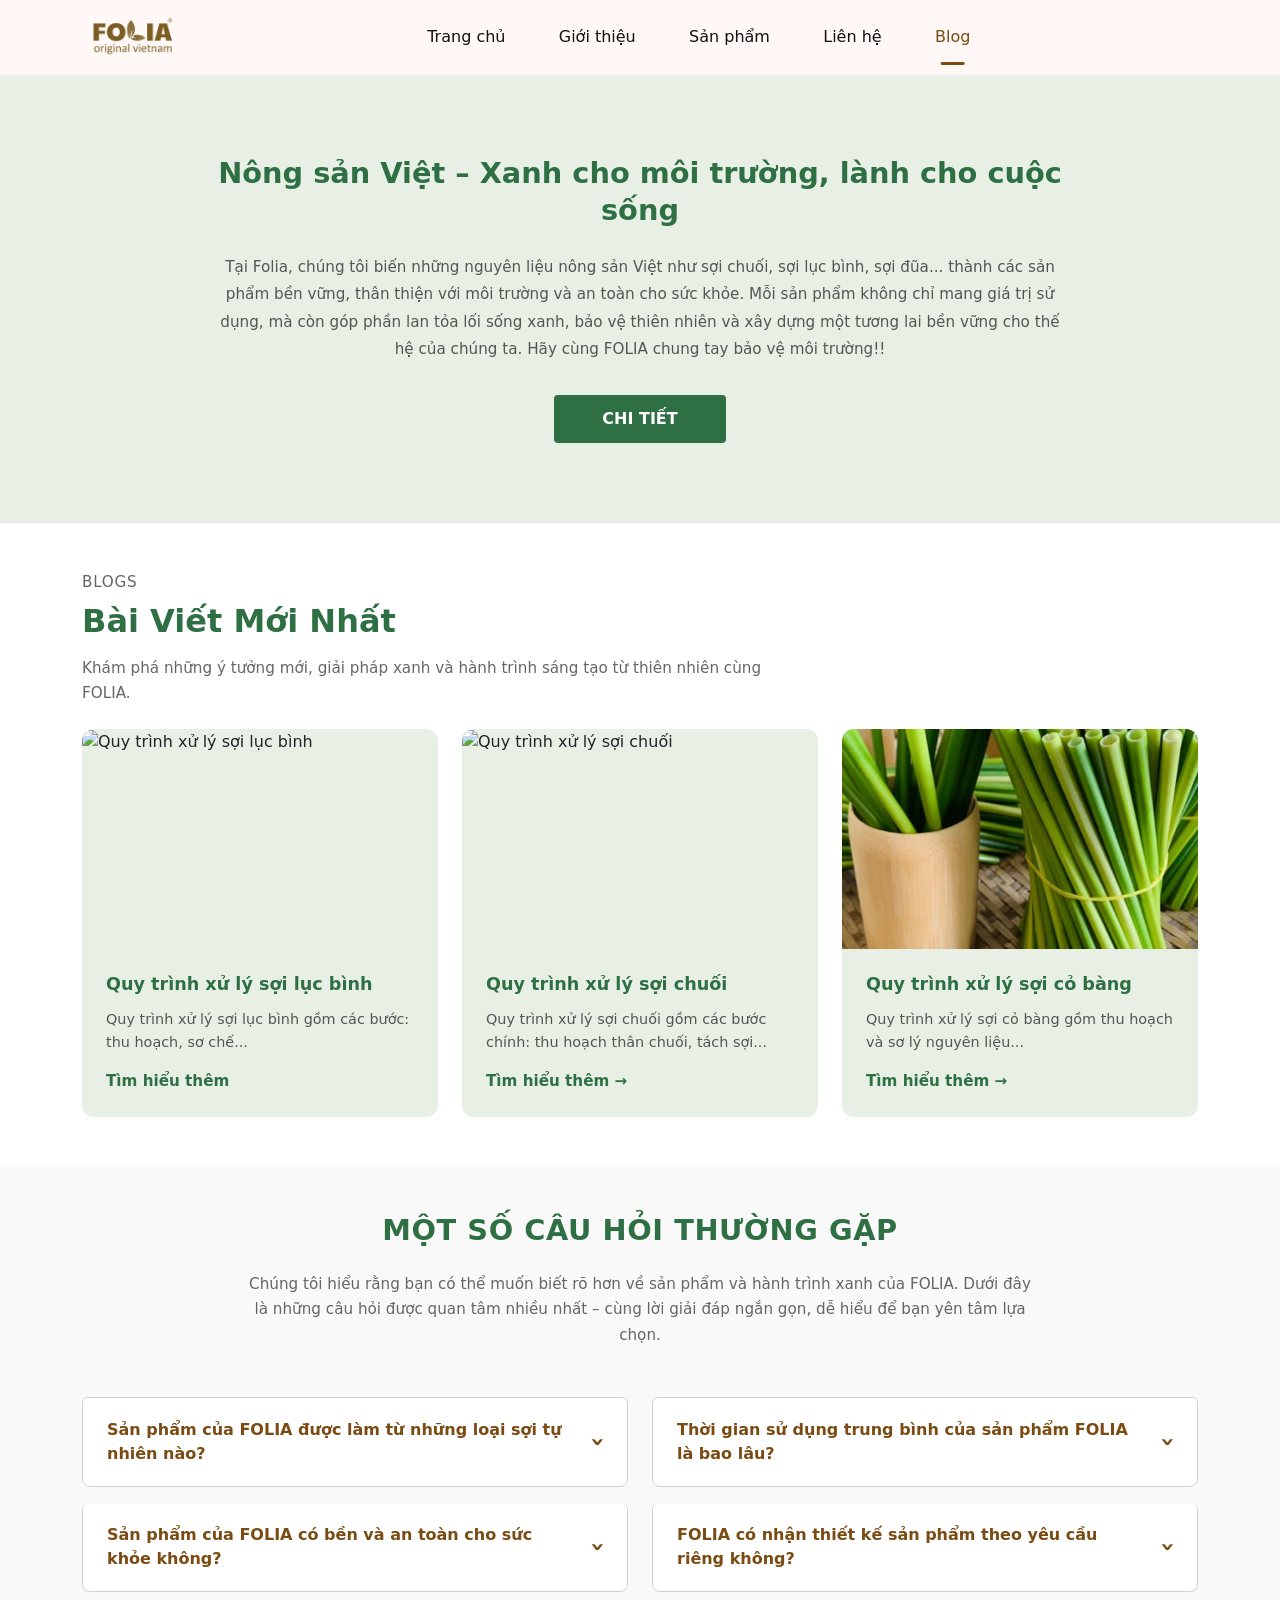
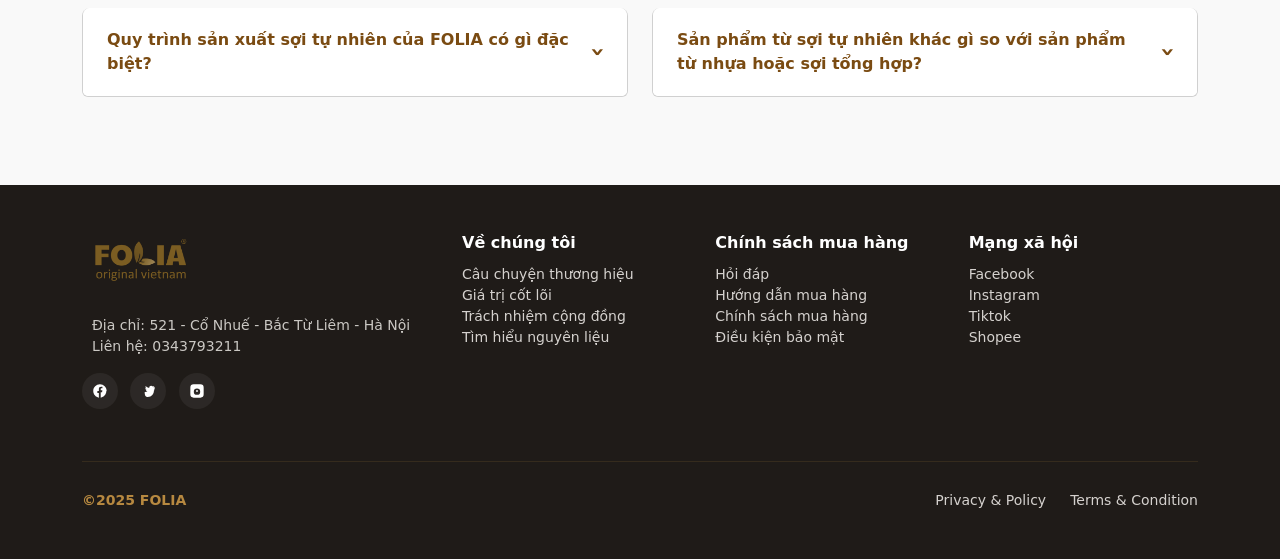
==== Blog.html @ 4a4f3c26 "update" ====
<!doctype html>
<html lang="vi">
<head>
  <meta charset="utf-8" />
  <meta name="viewport" content="width=device-width, initial-scale=1" />
  <title>Blog</title>

  <!-- Bootstrap 5 CSS -->
  <link href="https://cdn.jsdelivr.net/npm/bootstrap@5.3.2/dist/css/bootstrap.min.css" rel="stylesheet">

  <!-- CSS chung cho header và footer -->
  <link href="assets/css/common.css" rel="stylesheet">
  
  <!-- liên kết tới file CSS riêng -->
  <link href="assets/css/blog.css" rel="stylesheet">
</head>
<body>
  <header class="site-header">
    <nav class="navbar navbar-expand-lg">
      <div class="container">
        <!-- Brand / logo -->
        <a class="navbar-brand d-flex align-items-center" href="#">
          <img src="assets/img/logo/Foia.png" alt="Folia logo">
        </a>

        <!-- Toggler (mobile) -->
        <button class="navbar-toggler" type="button" data-bs-toggle="collapse" data-bs-target="#mainNav"
                aria-controls="mainNav" aria-expanded="false" aria-label="Mở menu">
          <span class="navbar-toggler-icon"></span>
        </button>

        <!-- Menu -->
        <div class="collapse navbar-collapse" id="mainNav">
          <ul class="navbar-nav mx-auto">
           <li class="nav-item"><a class="nav-link " href="Trangchu.html">Trang chủ</a></li>
            <li class="nav-item"><a class="nav-link " href="Gioithieu.html">Giới thiệu</a></li>
            <li class="nav-item"><a class="nav-link" href="Sanpham.html">Sản phẩm</a></li>
            <li class="nav-item"><a class="nav-link " href="Lienhe.html">Liên hệ</a></li>
            <li class="nav-item"><a class="nav-link active" href="Blog.html">Blog</a></li>
          </ul>
        </div>
      </div>
    </nav>
  </header>

  <!-- Intro Section -->
  <section class="blog-intro py-5 scroll-animate">
    <div class="container">
      <div class="blog-intro__box">
        <h2 class="blog-intro__title">Nông sản Việt – Xanh cho môi trường, lành cho cuộc sống</h2>
        <p class="blog-intro__text">
          Tại Folia, chúng tôi biến những nguyên liệu nông sản Việt như sợi chuối, sợi lục bình, sợi
          đũa... thành các sản phẩm bền vững, thân thiện với môi trường và an toàn cho sức khỏe.
          Mỗi sản phẩm không chỉ mang giá trị sử dụng, mà còn góp phần lan tỏa lối sống xanh, bảo
          vệ thiên nhiên và xây dựng một tương lai bền vững cho thế hệ của chúng ta.
          Hãy cùng FOLIA chung tay bảo vệ môi trường!!
        </p>
        <a href="#" class="blog-intro__btn">CHI TIẾT</a>
      </div>
    </div>
  </section>

  <!-- Blog Posts Section -->
  <section class="blog-posts py-5 scroll-animate">
    <div class="container">
      <div class="blog-posts__header mb-4 scroll-animate animate-delay-1">
        <p class="blog-posts__subtitle">Blogs</p>
        <h2 class="blog-posts__title">Bài Viết Mới Nhất</h2>
        <p class="blog-posts__desc">Khám phá những ý tưởng mới, giải pháp xanh và hành trình sáng tạo từ thiên nhiên cùng FOLIA.</p>
      </div>

      <div class="row g-4">
        <!-- Blog 1 -->
        <div class="col-lg-4 col-md-6 scroll-animate animate-delay-1">
          <div class="blog-post-card">
            <div class="blog-post-card__img-wrap">
              <img src="assets/img/blog/bl1.png" alt="Quy trình xử lý sợi lục bình" class="blog-post-card__img">
            </div>
            <div class="blog-post-card__content">
              <h3 class="blog-post-card__title">Quy trình xử lý sợi lục bình</h3>
              <p class="blog-post-card__excerpt">Quy trình xử lý sợi lục bình gồm các bước: thu hoạch, sơ chế...</p>
              <a href="https://hityfashion.com/blogs/share/luc-binh?srsltid=AfmBOoq7o-IqzExTsHfDn2KBUv-2HZqcU5aKtDWZ7GNf0r7aTf6NH2HX" class="blog-post-card__link">Tìm hiểu thêm</a>
            </div>
          </div>
        </div>

        <!-- Blog 2 -->
        <div class="col-lg-4 col-md-6 scroll-animate animate-delay-2">
          <div class="blog-post-card">
            <div class="blog-post-card__img-wrap">
              <img src="assets/img/blog/bl2.png" alt="Quy trình xử lý sợi chuối" class="blog-post-card__img">
            </div>
            <div class="blog-post-card__content">
              <h3 class="blog-post-card__title">Quy trình xử lý sợi chuối</h3>
              <p class="blog-post-card__excerpt">Quy trình xử lý sợi chuối gồm các bước chính: thu hoạch thân chuối, tách sợi...</p>
              <a href="https://ecosoi.com/quy-trinh-san-xuat-soi-chuoi-giai-phap-nguyen-lieu-ben-vung-cho-doanh-nghiep/" class="blog-post-card__link">Tìm hiểu thêm →</a>
            </div>
          </div>
        </div>

        <!-- Blog 3 -->
        <div class="col-lg-4 col-md-6 scroll-animate animate-delay-3">
          <div class="blog-post-card">
            <div class="blog-post-card__img-wrap">
              <img src="assets/img/blog/bl3.png" alt="Quy trình xử lý sợi cỏ bàng" class="blog-post-card__img">
            </div>
            <div class="blog-post-card__content">
              <h3 class="blog-post-card__title">Quy trình xử lý sợi cỏ bàng</h3>
              <p class="blog-post-card__excerpt">Quy trình xử lý sợi cỏ bàng gồm thu hoạch và sơ lý nguyên liệu...</p>
              <a href="https://hityfashion.com/blogs/share/luc-binh?srsltid=AfmBOoq7o-IqzExTsHfDn2KBUv-2HZqcU5aKtDWZ7GNf0r7aTf6NH2HX" class="blog-post-card__link">Tìm hiểu thêm →</a>
            </div>
          </div>
        </div>
      </div>
    </div>
  </section>

  <!-- FAQ Section -->
  <section class="faq-section py-5 scroll-animate">
    <div class="container">
      <div class="faq-section__header text-center mb-5 scroll-animate animate-delay-1">
        <h2 class="faq-section__title">MỘT SỐ CÂU HỎI THƯỜNG GẶP</h2>
        <p class="faq-section__desc">Chúng tôi hiểu rằng bạn có thể muốn biết rõ hơn về sản phẩm và hành trình xanh của FOLIA. Dưới đây là những câu hỏi được quan tâm nhiều nhất – cùng lời giải đáp ngắn gọn, dễ hiểu để bạn yên tâm lựa chọn.</p>
      </div>

      <div class="row">
        <!-- Left Column -->
        <div class="col-lg-6 mb-4">
          <div class="accordion" id="faqLeft">
            <!-- FAQ 1 -->
            <div class="accordion-item faq-item">
              <h3 class="accordion-header">
                <button class="accordion-button collapsed faq-question" type="button" data-bs-toggle="collapse" data-bs-target="#faq1">
                  Sản phẩm của FOLIA được làm từ những loại sợi tự nhiên nào?
                </button>
              </h3>
              <div id="faq1" class="accordion-collapse collapse" data-bs-parent="#faqLeft">
                <div class="accordion-body faq-answer">
                  Sản phẩm của FOLIA chủ yếu được tạo nên từ các loại sợi tự nhiên như sợi lục bình, sợi chuối, sợi lục bình và sợi cỏ bàng. Đây đều là những nguyên liệu tái tạo từ nông sản Việt, vừa bền chắc, vừa thân thiện với môi trường và an toàn cho sức khỏe.
                </div>
              </div>
            </div>

            <!-- FAQ 2 -->
            <div class="accordion-item faq-item">
              <h3 class="accordion-header">
                <button class="accordion-button collapsed faq-question" type="button" data-bs-toggle="collapse" data-bs-target="#faq2">
                  Sản phẩm của FOLIA có bền và an toàn cho sức khỏe không?
                </button>
              </h3>
              <div id="faq2" class="accordion-collapse collapse" data-bs-parent="#faqLeft">
                <div class="accordion-body faq-answer">
                  Hoàn toàn an toàn! Tất cả sản phẩm của FOLIA đều được sản xuất từ nguyên liệu thiên nhiên, không chứa hóa chất độc hại. Chúng tôi cam kết mang đến cho bạn những sản phẩm chất lượng, bền đẹp và thân thiện với sức khỏe.
                </div>
              </div>
            </div>

            <!-- FAQ 3 -->
            <div class="accordion-item faq-item">
              <h3 class="accordion-header">
                <button class="accordion-button collapsed faq-question" type="button" data-bs-toggle="collapse" data-bs-target="#faq3">
                  Quy trình sản xuất sợi tự nhiên của FOLIA có gì đặc biệt?
                </button>
              </h3>
              <div id="faq3" class="accordion-collapse collapse" data-bs-parent="#faqLeft">
                <div class="accordion-body faq-answer">
                  Quy trình của chúng tôi bắt đầu từ việc thu hoạch nguyên liệu từ các nông trại tại Việt Nam, sau đó trải qua các bước sơ chế, xử lý và dệt thủ công tỉ mỉ. Mỗi sản phẩm đều mang dấu ấn của người nghệ nhân, kết hợp giữa truyền thống và sáng tạo hiện đại.
                </div>
              </div>
            </div>
          </div>
        </div>

        <!-- Right Column -->
        <div class="col-lg-6 mb-4">
          <div class="accordion" id="faqRight">
            <!-- FAQ 4 -->
            <div class="accordion-item faq-item">
              <h3 class="accordion-header">
                <button class="accordion-button collapsed faq-question" type="button" data-bs-toggle="collapse" data-bs-target="#faq4">
                  Thời gian sử dụng trung bình của sản phẩm FOLIA là bao lâu?
                </button>
              </h3>
              <div id="faq4" class="accordion-collapse collapse" data-bs-parent="#faqRight">
                <div class="accordion-body faq-answer">
                  Tuỳ vào cách sử dụng và bảo quản, sản phẩm của FOLIA có thể sử dụng trong nhiều năm. Với chất liệu tự nhiên bền vững, sản phẩm vẫn giữ được độ đẹp và chất lượng theo thời gian.
                </div>
              </div>
            </div>

            <!-- FAQ 5 -->
            <div class="accordion-item faq-item">
              <h3 class="accordion-header">
                <button class="accordion-button collapsed faq-question" type="button" data-bs-toggle="collapse" data-bs-target="#faq5">
                  FOLIA có nhận thiết kế sản phẩm theo yêu cầu riêng không?
                </button>
              </h3>
              <div id="faq5" class="accordion-collapse collapse" data-bs-parent="#faqRight">
                <div class="accordion-body faq-answer">
                  Có! Chúng tôi rất vui khi được hỗ trợ bạn thiết kế sản phẩm theo ý tưởng riêng. Hãy liên hệ với đội ngũ của FOLIA để được tư vấn chi tiết về kích thước, màu sắc và kiểu dáng phù hợp nhất.
                </div>
              </div>
            </div>

            <!-- FAQ 6 -->
            <div class="accordion-item faq-item">
              <h3 class="accordion-header">
                <button class="accordion-button collapsed faq-question" type="button" data-bs-toggle="collapse" data-bs-target="#faq6">
                  Sản phẩm từ sợi tự nhiên khác gì so với sản phẩm từ nhựa hoặc sợi tổng hợp?
                </button>
              </h3>
              <div id="faq6" class="accordion-collapse collapse" data-bs-parent="#faqRight">
                <div class="accordion-body faq-answer">
                  Sản phẩm từ sợi tự nhiên thân thiện với môi trường hơn, có thể phân hủy sinh học và không gây ô nhiễm. So với nhựa hay sợi tổng hợp, chúng an toàn hơn cho sức khỏe và góp phần bảo vệ hành tinh xanh.
                </div>
              </div>
            </div>
          </div>
        </div>
      </div>
    </div>
  </section>

<!-- Footer -->
  <footer class="site-footer">
    <div class="container py-5">
      <div class="row align-items-start gx-4">
        <div class="col-md-4 mb-4 footer-brand">
          <a href="#" class="d-inline-block mb-3">
            <img src="assets/img/logo/Foia.png" alt="Folia logo" class="footer-logo">
          </a>
          <p class="footer-address">Địa chỉ: 521 - Cổ Nhuế - Bắc Từ Liêm - Hà Nội<br>Liên hệ: 0343793211</p>
          <div class="footer-social mt-3">
            <a href="#" aria-label="Facebook" class="social"><svg width="16" height="16" viewBox="0 0 24 24" fill="none" aria-hidden><path d="M22 12.07C22 6.48 17.52 2 11.93 2S1.86 6.48 1.86 12.07c0 4.99 3.66 9.14 8.44 9.92v-7.02H8.04v-2.9h2.26V9.06c0-2.23 1.33-3.46 3.36-3.46.97 0 1.98.17 1.98.17v2.18h-1.12c-1.1 0-1.44.68-1.44 1.38v1.66h2.45l-.39 2.9h-2.06V22c4.78-.78 8.44-4.93 8.44-9.93z" fill="currentColor"/></svg></a>
            <a href="#" aria-label="Twitter" class="social"><svg width="16" height="16" viewBox="0 0 24 24" fill="none" aria-hidden><path d="M22 5.92c-.63.28-1.3.47-2 .56.72-.43 1.27-1.12 1.53-1.94-.67.4-1.4.69-2.18.85C18.5 4.55 17.6 4 16.56 4c-1.45 0-2.62 1.17-2.62 2.62 0 .2.02.4.06.59-2.17-.11-4.1-1.15-5.39-2.73-.23.4-.36.86-.36 1.36 0 .94.48 1.77 1.21 2.26-.56-.02-1.09-.17-1.55-.43v.04c0 1.31.93 2.4 2.17 2.65-.23.06-.47.09-.72.09-.18 0-.36-.02-.53-.05.36 1.12 1.4 1.94 2.63 1.96-1.02.8-2.31 1.27-3.71 1.27-.24 0-.48-.01-.71-.04C6.9 20.1 9.12 21 11.56 21c6.03 0 9.33-5 9.33-9.33v-.42c.64-.46 1.2-1.03 1.64-1.68-.59.26-1.22.44-1.88.52.68-.41 1.2-1.06 1.45-1.83z" fill="currentColor"/></svg></a>
            <a href="#" aria-label="Instagram" class="social"><svg width="16" height="16" viewBox="0 0 24 24" fill="none" aria-hidden><path d="M7 2h10a5 5 0 0 1 5 5v10a5 5 0 0 1-5 5H7a5 5 0 0 1-5-5V7a5 5 0 0 1 5-5zm5 6.2A4.8 4.8 0 1 0 16.8 13 4.8 4.8 0 0 0 12 8.2zm6.4-2.6a1.12 1.12 0 1 1-1.12-1.12A1.12 1.12 0 0 1 18.4 5.6zM12 10.6A1.4 1.4 0 1 1 10.6 12 1.4 1.4 0 0 1 12 10.6z" fill="currentColor"/></svg></a>
          </div>
        </div>

        <div class="col-md-8">
          <div class="row footer-cols">
            <div class="col-6 col-md-4 mb-4">
              <h6 class="footer-title">Về chúng tôi</h6>
              <ul class="list-unstyled">
                <li><a href="#">Câu chuyện thương hiệu</a></li>
                <li><a href="#">Giá trị cốt lõi</a></li>
                <li><a href="#">Trách nhiệm cộng đồng</a></li>
                <li><a href="#">Tìm hiểu nguyên liệu</a></li>
              </ul>
            </div>
            <div class="col-6 col-md-4 mb-4">
              <h6 class="footer-title">Chính sách mua hàng</h6>
              <ul class="list-unstyled">
                <li><a href="#">Hỏi đáp</a></li>
                <li><a href="#">Hướng dẫn mua hàng</a></li>
                <li><a href="#">Chính sách mua hàng</a></li>
                <li><a href="#">Điều kiện bảo mật</a></li>
              </ul>
            </div>
            <div class="col-12 col-md-4 mb-4">
              <h6 class="footer-title">Mạng xã hội</h6>
              <ul class="list-unstyled">
                <li><a href="#">Facebook</a></li>
                <li><a href="#">Instagram</a></li>
                <li><a href="#">Tiktok</a></li>
                <li><a href="#">Shopee</a></li>
              </ul>
            </div>
          </div>
        </div>
      </div>

      <hr class="footer-sep">

      <div class="d-flex justify-content-between align-items-center footer-bottom">
        <div class="copyright">©2025 FOLIA</div>
        <div class="d-flex gap-4">
          <a href="#" class="footer-link">Privacy & Policy</a>
          <a href="#" class="footer-link">Terms & Condition</a>
        </div>
      </div>
    </div>
  </footer>
  <!-- Bootstrap 5 JS -->
  <script src="https://cdn.jsdelivr.net/npm/bootstrap@5.3.2/dist/js/bootstrap.bundle.min.js"></script>
  
  <!-- Custom Animations -->
  <script src="assets/js/animations.js"></script>
</body>
</html>
---- assets/css/common.css ----
/* ========== ANIMATIONS (OPTIMIZED) ========== */
@keyframes fadeInUp {
  from {
    opacity: 0;
    transform: translate3d(0, 30px, 0);
  }
  to {
    opacity: 1;
    transform: translate3d(0, 0, 0);
  }
}

@keyframes fadeIn {
  from {
    opacity: 0;
  }
  to {
    opacity: 1;
  }
}

@keyframes float {
  0%, 100% {
    transform: translate3d(0, 0, 0);
  }
  50% {
    transform: translate3d(0, -8px, 0);
  }
}

@keyframes slideInLeft {
  from {
    opacity: 0;
    transform: translate3d(-30px, 0, 0);
  }
  to {
    opacity: 1;
    transform: translate3d(0, 0, 0);
  }
}

@keyframes slideInRight {
  from {
    opacity: 0;
    transform: translate3d(30px, 0, 0);
  }
  to {
    opacity: 1;
    transform: translate3d(0, 0, 0);
  }
}

/* Smooth scroll behavior */
html {
  scroll-behavior: smooth;
}

/* ========== BODY & MAIN LAYOUT ========== */
body {
  margin: 0;
  padding: 0;
}

main {
  min-height: 300px;
  animation: fadeIn 0.6s ease-out;
}

/* ========== SCROLL ANIMATIONS ========== */
.scroll-animate {
  opacity: 0;
  transform: translate3d(0, 30px, 0);
  transition: all 0.6s cubic-bezier(0.25, 0.46, 0.45, 0.94);
  will-change: transform, opacity;
}

.scroll-animate.animate {
  opacity: 1;
  transform: translate3d(0, 0, 0);
}

.scroll-animate-left {
  opacity: 0;
  transform: translate3d(-30px, 0, 0);
  transition: all 0.6s cubic-bezier(0.25, 0.46, 0.45, 0.94);
  will-change: transform, opacity;
}

.scroll-animate-left.animate {
  opacity: 1;
  transform: translate3d(0, 0, 0);
}

.scroll-animate-right {
  opacity: 0;
  transform: translate3d(30px, 0, 0);
  transition: all 0.6s cubic-bezier(0.25, 0.46, 0.45, 0.94);
  will-change: transform, opacity;
}

.scroll-animate-right.animate {
  opacity: 1;
  transform: translate3d(0, 0, 0);
}

/* Animation delays */
.animate-delay-1 { transition-delay: 0.1s; }
.animate-delay-2 { transition-delay: 0.2s; }
.animate-delay-3 { transition-delay: 0.3s; }
.animate-delay-4 { transition-delay: 0.4s; }

/* Hover animations */
.hover-lift {
  transition: transform 0.3s cubic-bezier(0.25, 0.46, 0.45, 0.94);
}

.hover-lift:hover {
  transform: translate3d(0, -5px, 0);
}

.hover-scale {
  transition: transform 0.3s cubic-bezier(0.25, 0.46, 0.45, 0.94);
}

.hover-scale:hover {
  transform: scale(1.02);
}

/* ========== HEADER STYLES ========== */
.site-header {
  background: #fff8f7;
  border-bottom: 1px solid rgba(0,0,0,0.03);
}

.navbar-brand img { 
  height: 48px; 
}

.navbar-nav .nav-link {
  color: #111;
  font-weight: 500;
  padding: 0.5rem 0.75rem;
  position: relative;
}

/* Active: gạch chân màu nâu */
.navbar-nav .nav-link.active {
  color: #7a4b12;
}

.navbar-nav .nav-link.active::after {
  content: "";
  position: absolute;
  left: 50%;
  transform: translateX(-50%);
  bottom: -8px;
  width: 48%;
  max-width: 120px;
  height: 3px;
  background: #7a4b12;
  border-radius: 2px;
}

/* Make nav items flex and add gap for small screens */
.navbar-nav {
  display: flex;
  align-items: center;
  gap: 1.5rem;
}

/* Desktop: center navbar and spread items evenly */
@media (min-width: 992px) {
  .navbar-collapse { 
    justify-content: center; 
  }

  .navbar-nav {
    width: 56%;
    max-width: 820px;
    justify-content: space-between;
    gap: 0;
  }
}

/* ========== FOOTER STYLES ========== */
.site-footer {
  background: #1f1b18;
  color: #e9e6e2;
  font-size: 14px;
}

.site-footer .footer-logo { 
  height: 56px; 
}

.site-footer .footer-address { 
  color: rgba(233,230,226,0.85); 
  margin: 10px; 
  line-height: 1.5; 
}

.site-footer .footer-title { 
  color: #fff; 
  font-weight: 600; 
  margin-bottom: .75rem; 
}

/* footer - links */
.site-footer a { 
  color: rgba(233,230,226,0.9); 
  text-decoration: none; 
}

.site-footer a:hover { 
  color: #b78940; 
}

/* footer - social */
.site-footer .footer-social .social {
  display: inline-flex;
  align-items: center;
  justify-content: center;
  width: 36px;
  height: 36px;
  background: rgba(255,255,255,0.06);
  border-radius: 50%;
  color: #fff;
  margin-right: .5rem;
}

.site-footer .footer-social .social svg { 
  display: block; 
}

/* footer - layout */
.footer-sep {
  border-color: rgba(183,137,64,0.25);
  margin: 1.75rem 0;
  opacity: .6;
}

.footer-bottom .copyright { 
  color: #b78940; 
  font-weight: 600; 
}

/* footer - responsive tweaks */
@media (max-width: 767.98px) {
  .site-footer { 
    font-size: 13px; 
  }
  .footer-bottom { 
    flex-direction: column; 
    gap: .5rem; 
    align-items: flex-start; 
  }
}
---- assets/css/blog.css ----
/* ========== BLOG PAGE STYLES ========== */

/* ========== BLOG INTRO ========== */
.blog-intro {
  background: #e8f0e5;
}

.blog-intro__box {
  max-width: 900px;
  margin: 0 auto;
  text-align: center;
  padding: 2rem 1.5rem;
}

.blog-intro__title {
  color: #2f6f44;
  font-size: 1.8rem;
  font-weight: 700;
  margin-bottom: 1.5rem;
  line-height: 1.3;
}

.blog-intro__text {
  color: #555;
  font-size: 0.95rem;
  line-height: 1.8;
  margin-bottom: 2rem;
  text-align: center;
}

.blog-intro__btn {
  display: inline-block;
  padding: 0.75rem 3rem;
  background: #2f6f44;
  color: #fff;
  text-decoration: none;
  border-radius: 4px;
  font-weight: 600;
  font-size: 1rem;
  transition: background 0.3s ease;
}

.blog-intro__btn:hover {
  background: #1f4f2f;
  color: #fff;
}

@media (max-width: 767.98px) {
  .blog-intro__title {
    font-size: 1.4rem;
  }
  .blog-intro__text {
    font-size: 0.9rem;
  }
}

/* ========== BLOG POSTS ========== */
.blog-posts {
  background: #fff;
}

.blog-posts__header {
  text-align: left;
}

.blog-posts__subtitle {
  color: #666;
  font-size: 0.95rem;
  margin-bottom: 0.5rem;
  text-transform: uppercase;
  letter-spacing: 0.05em;
}

.blog-posts__title {
  color: #2f6f44;
  font-size: 2rem;
  font-weight: 700;
  margin-bottom: 1rem;
}

.blog-posts__desc {
  color: #666;
  font-size: 0.95rem;
  line-height: 1.6;
  max-width: 700px;
}

/* Blog Post Card */
.blog-post-card {
  background: #e8f0e5;
  border-radius: 12px;
  overflow: hidden;
  transition: transform 0.3s ease, box-shadow 0.3s ease;
  height: 100%;
  display: flex;
  flex-direction: column;
}

.blog-post-card:hover {
  transform: translateY(-5px);
  box-shadow: 0 8px 20px rgba(0, 0, 0, 0.15);
}

.blog-post-card__img-wrap {
  width: 100%;
  height: 220px;
  overflow: hidden;
}

.blog-post-card__img {
  width: 100%;
  height: 100%;
  object-fit: cover;
  transition: transform 0.3s ease;
}

.blog-post-card:hover .blog-post-card__img {
  transform: scale(1.05);
}

.blog-post-card__content {
  padding: 1.5rem;
  flex: 1;
  display: flex;
  flex-direction: column;
}

.blog-post-card__title {
  color: #2f6f44;
  font-size: 1.1rem;
  font-weight: 700;
  margin-bottom: 0.75rem;
  line-height: 1.3;
}

.blog-post-card__excerpt {
  color: #555;
  font-size: 0.9rem;
  line-height: 1.6;
  margin-bottom: 1rem;
  flex: 1;
}

.blog-post-card__link {
  color: #2f6f44;
  font-size: 0.95rem;
  font-weight: 600;
  text-decoration: none;
  transition: color 0.3s ease;
  display: inline-block;
}

.blog-post-card__link:hover {
  color: #1f4f2f;
  text-decoration: underline;
}

@media (max-width: 767.98px) {
  .blog-posts__title {
    font-size: 1.6rem;
  }
  .blog-post-card__img-wrap {
    height: 180px;
  }
}

/* ========== FAQ SECTION ========== */
.faq-section {
  background: #f9f9f9;
}

.faq-section__header {
  max-width: 800px;
  margin: 0 auto;
}

.faq-section__title {
  color: #2f6f44;
  font-size: 1.8rem;
  font-weight: 700;
  margin-bottom: 1.5rem;
  letter-spacing: 0.02em;
}

.faq-section__desc {
  color: #666;
  font-size: 0.95rem;
  line-height: 1.7;
  text-align: center;
}

/* Custom Accordion Styles */
.faq-item {
  background: #fff;
  border: 1px solid #d0d0d0;
  border-radius: 8px;
  margin-bottom: 1rem;
  overflow: hidden;
}

.faq-item .accordion-header {
  margin: 0;
}

.faq-question {
  background: #fff !important;
  background-image: none !important;
  color: #7a4b12;
  font-size: 1rem;
  font-weight: 600;
  padding: 1.25rem 3rem 1.25rem 1.5rem !important;
  border: none;
  width: 100%;
  text-align: left;
  transition: background 0.3s ease, color 0.3s ease;
  position: relative;
  line-height: 1.5;
  min-height: 70px;
  display: flex;
  align-items: center;
}

/* Ẩn hoàn toàn mũi tên mặc định của Bootstrap */
.accordion-button::after {
  display: none !important;
  content: none !important;
  background-image: none !important;
  width: 0 !important;
  height: 0 !important;
  opacity: 0 !important;
  visibility: hidden !important;
  flex-shrink: 0 !important;
  margin-left: 0 !important;
}

.faq-question::before {
  display: none !important;
  content: none !important;
  background-image: none !important;
  width: 0 !important;
  height: 0 !important;
}

.faq-item .accordion-button {
  background-image: none !important;
}

.faq-item .accordion-button:not(.collapsed) {
  background-image: none !important;
}

.faq-item .accordion-button::after {
  background-image: none !important;
}

.faq-question:not(.collapsed) {
  background: #fff !important;
  color: #2f6f44;
  box-shadow: none;
}

.faq-question:hover {
  background: #f5f5f5 !important;
}

/* Icon custom bên phải - override Bootstrap */
.faq-item .accordion-button.faq-question::after {
  content: '›' !important;
  display: block !important;
  position: absolute;
  right: 1.5rem;
  top: 50%;
  transform: translateY(-50%) rotate(90deg) !important;
  font-size: 1.5rem;
  font-weight: 700;
  transition: transform 0.3s ease;
  color: inherit;
  background-image: none !important;
  width: auto !important;
  height: auto !important;
  opacity: 1 !important;
  visibility: visible !important;
  flex-shrink: 0 !important;
  margin-left: 0 !important;
}

.faq-item .accordion-button.faq-question:not(.collapsed)::after {
  transform: translateY(-50%) rotate(-90deg) !important;
}

.faq-question:focus {
  box-shadow: none;
  border: none;
}

.faq-answer {
  color: #555;
  font-size: 0.9rem;
  line-height: 1.7;
  padding: 1rem 1.5rem 1.5rem;
  background: #fff;
}

/* Remove default Bootstrap accordion styles */
.faq-item .accordion-button:focus {
  box-shadow: none;
}

.faq-item .accordion-collapse {
  border: none;
}

@media (max-width: 991.98px) {
  .faq-section__title {
    font-size: 1.5rem;
  }
  .faq-question {
    font-size: 0.95rem;
    padding: 1rem 2.5rem 1rem 1.25rem !important;
    min-height: 65px;
  }
}

@media (max-width: 767.98px) {
  .faq-section__title {
    font-size: 1.3rem;
  }
  .faq-section__desc {
    font-size: 0.9rem;
  }
  .faq-question {
    font-size: 0.9rem;
    padding: 1rem 2.5rem 1rem 1rem !important;
    min-height: 60px;
  }
  .faq-answer {
    font-size: 0.85rem;
    padding: 0.75rem 1rem 1rem;
  }
}
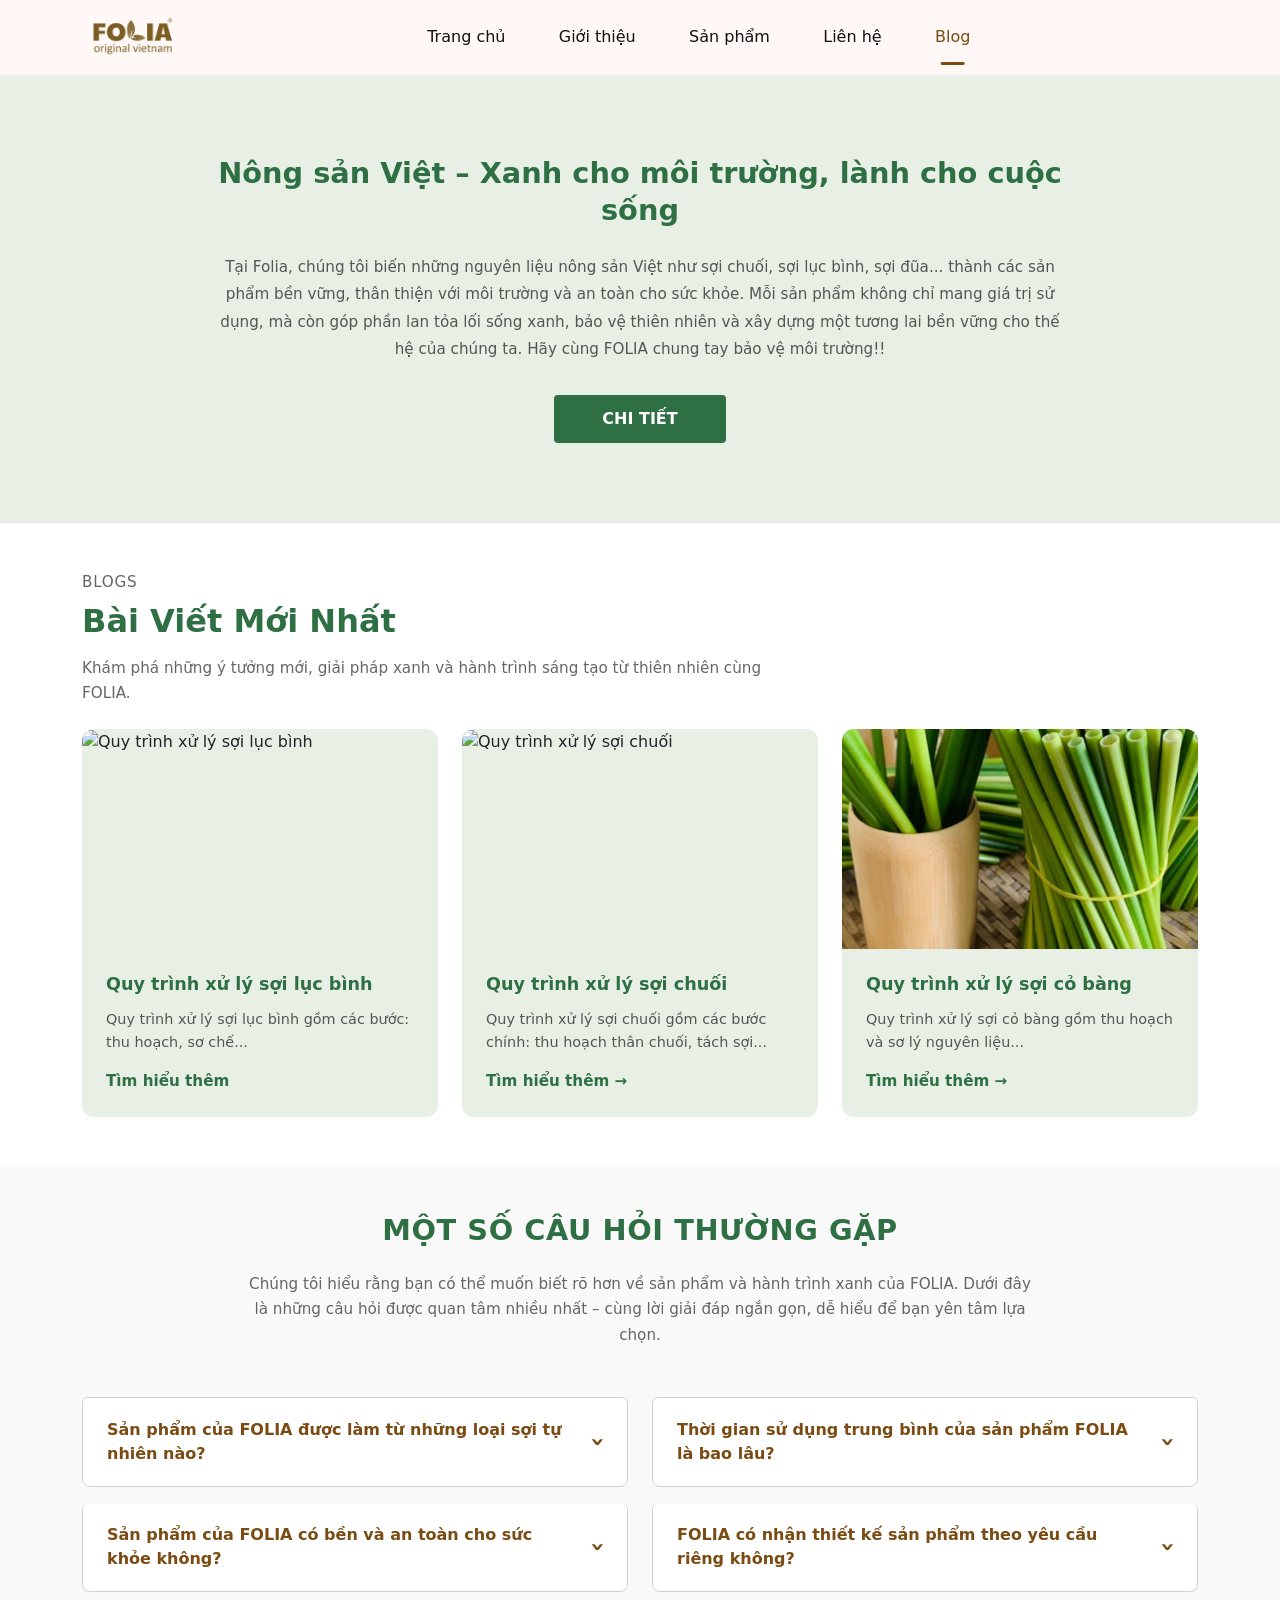
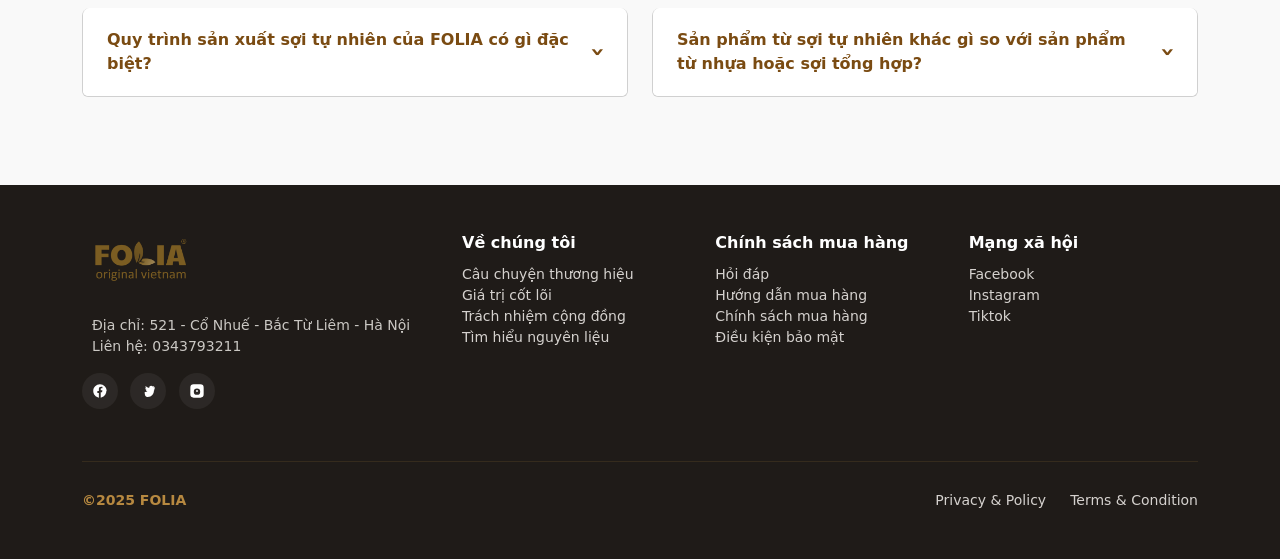
==== commit 64da4bb2: "update" ====
--- a/Blog.html
+++ b/Blog.html
@@ -263,7 +263,6 @@
                 <li><a href="#">Facebook</a></li>
                 <li><a href="#">Instagram</a></li>
                 <li><a href="#">Tiktok</a></li>
-                <li><a href="#">Shopee</a></li>
               </ul>
             </div>
           </div>
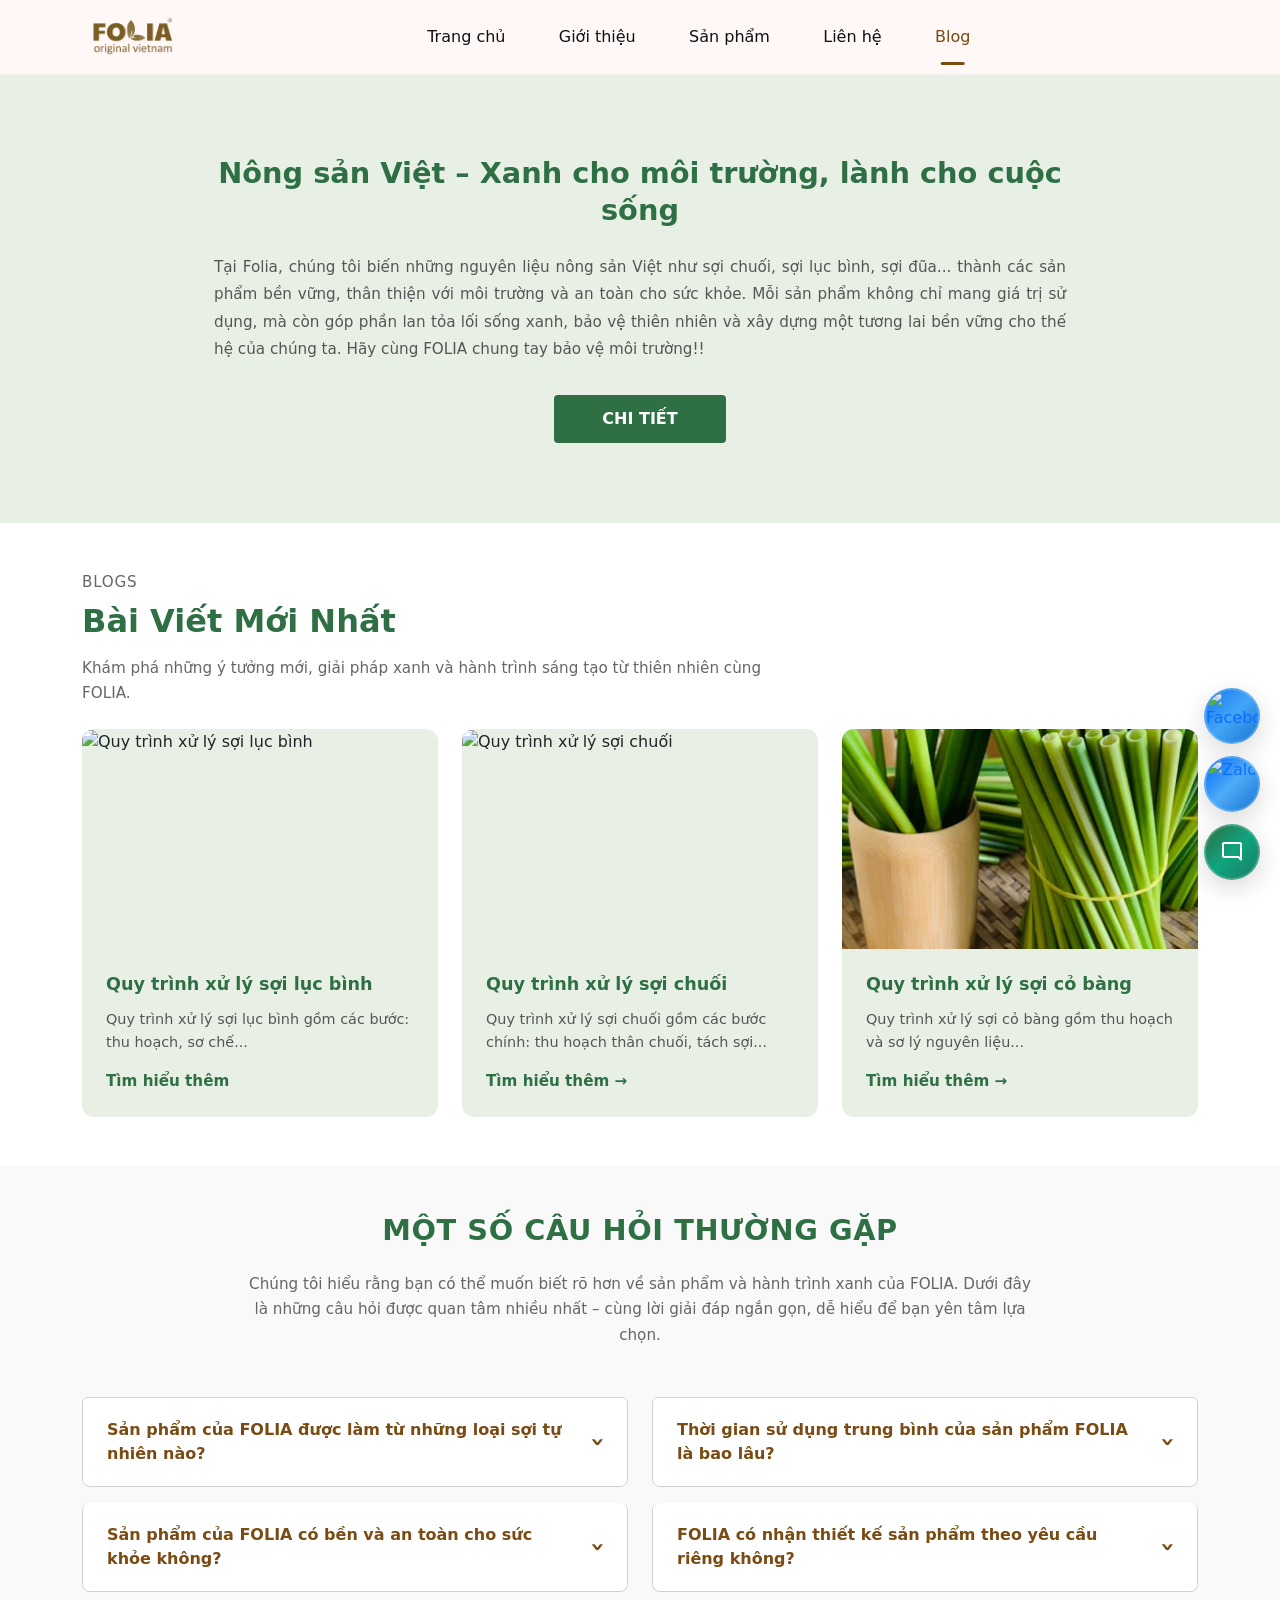
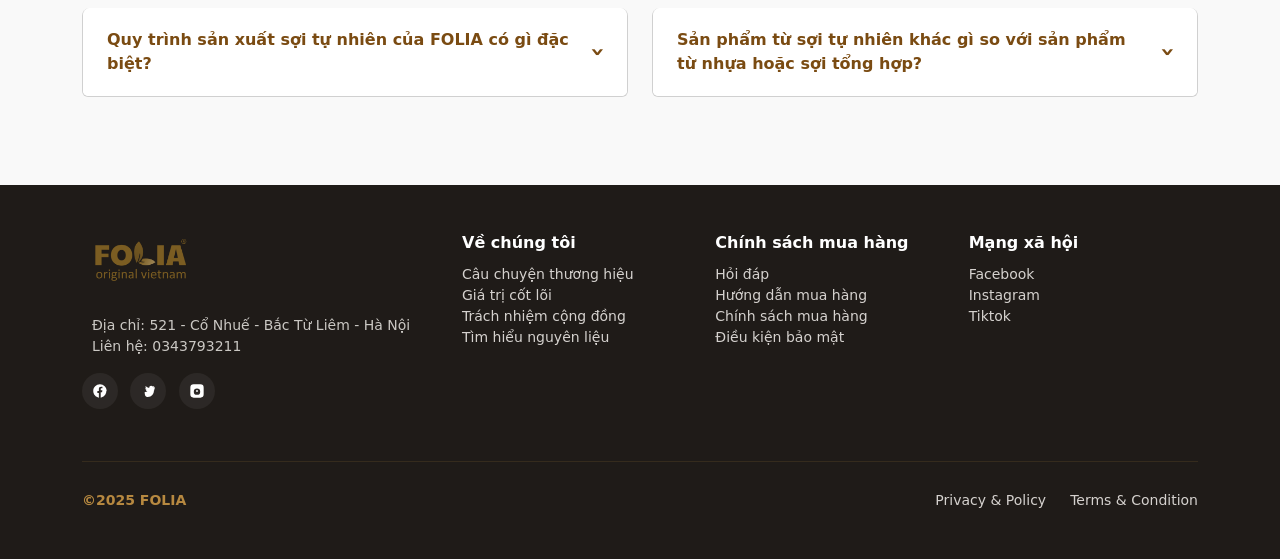
==== commit 8cee3b2a: "update" ====
--- a/Blog.html
+++ b/Blog.html
@@ -13,6 +13,9 @@
   
   <!-- liên kết tới file CSS riêng -->
   <link href="assets/css/blog.css" rel="stylesheet">
+  
+  <!-- Chat CSS -->
+  <link href="assets/css/chat.css" rel="stylesheet">
 </head>
 <body>
   <header class="site-header">
@@ -285,5 +288,8 @@
   
   <!-- Custom Animations -->
   <script src="assets/js/animations.js"></script>
+  
+  <!-- Chat Script -->
+  <script src="assets/js/chat.js"></script>
 </body>
 </html>
--- a/assets/css/common.css
+++ b/assets/css/common.css
@@ -63,7 +63,6 @@
 
 main {
   min-height: 300px;
-  animation: fadeIn 0.6s ease-out;
 }
 
 /* ========== SCROLL ANIMATIONS ========== */
--- a/assets/css/blog.css
+++ b/assets/css/blog.css
@@ -25,7 +25,7 @@
   font-size: 0.95rem;
   line-height: 1.8;
   margin-bottom: 2rem;
-  text-align: center;
+  text-align: justify;
 }
 
 .blog-intro__btn {
@@ -51,6 +51,7 @@
   }
   .blog-intro__text {
     font-size: 0.9rem;
+    text-align: center;
   }
 }
 
--- a/assets/css/chat.css
+++ b/assets/css/chat.css
@@ -0,0 +1,613 @@
+/* ========== FLOATING CONTACT BUTTONS ========== */
+.floating-contact {
+  position: fixed;
+  bottom: 20px;
+  right: 20px;
+  z-index: 1000;
+  display: flex;
+  flex-direction: column;
+  gap: 12px;
+}
+
+.contact-btn {
+  width: 56px;
+  height: 56px;
+  border-radius: 50%;
+  display: flex;
+  align-items: center;
+  justify-content: center;
+  text-decoration: none;
+  box-shadow: 0 8px 25px rgba(0, 0, 0, 0.15);
+  transition: all 0.4s cubic-bezier(0.175, 0.885, 0.32, 1.275);
+  position: relative;
+  overflow: hidden;
+  padding: 0;
+  border: 2px solid rgba(255, 255, 255, 0.2);
+  backdrop-filter: blur(10px);
+}
+
+.contact-btn:hover {
+  transform: scale(1.15) translateY(-2px);
+  box-shadow: 0 12px 35px rgba(0, 0, 0, 0.2);
+}
+
+.contact-btn:active {
+  transform: scale(1.05);
+}
+
+.contact-btn img {
+  width: 100%;
+  height: 100%;
+  object-fit: cover;
+  border-radius: 50%;
+}
+
+.contact-btn .material-symbols-rounded {
+  font-size: 24px;
+  color: #fff;
+}
+
+/* Facebook Button */
+.contact-btn.messenger {
+  background: linear-gradient(135deg, #1877f2 0%, #42a5f5 50%, #1976d2 100%);
+  position: relative;
+}
+
+.contact-btn.messenger::before {
+  content: '';
+  position: absolute;
+  top: 0;
+  left: 0;
+  right: 0;
+  bottom: 0;
+  background: linear-gradient(135deg, rgba(255,255,255,0.2) 0%, rgba(255,255,255,0.1) 100%);
+  border-radius: 50%;
+  opacity: 0;
+  transition: opacity 0.3s ease;
+}
+
+.contact-btn.messenger:hover::before {
+  opacity: 1;
+}
+
+/* Zalo Button */
+.contact-btn.zalo {
+  background: linear-gradient(135deg, #0068ff 0%, #4dabf7 50%, #1976d2 100%);
+  position: relative;
+}
+
+.contact-btn.zalo::before {
+  content: '';
+  position: absolute;
+  top: 0;
+  left: 0;
+  right: 0;
+  bottom: 0;
+  background: linear-gradient(135deg, rgba(255,255,255,0.2) 0%, rgba(255,255,255,0.1) 100%);
+  border-radius: 50%;
+  opacity: 0;
+  transition: opacity 0.3s ease;
+}
+
+.contact-btn.zalo:hover::before {
+  opacity: 1;
+}
+
+/* ChatGPT Button */
+.contact-btn.chatbot {
+  background: linear-gradient(135deg, #2f6f44 0%, #10a37f 50%, #1a7f64 100%);
+  position: relative;
+}
+
+.contact-btn.chatbot::before {
+  content: '';
+  position: absolute;
+  top: 0;
+  left: 0;
+  right: 0;
+  bottom: 0;
+  background: linear-gradient(135deg, rgba(255,255,255,0.2) 0%, rgba(255,255,255,0.1) 100%);
+  border-radius: 50%;
+  opacity: 0;
+  transition: opacity 0.3s ease;
+}
+
+.contact-btn.chatbot:hover::before {
+  opacity: 1;
+}
+
+/* Tooltip */
+.contact-btn::after {
+  content: attr(data-tooltip);
+  position: absolute;
+  right: 70px;
+  top: 50%;
+  transform: translateY(-50%);
+  background: rgba(0, 0, 0, 0.9);
+  color: #fff;
+  padding: 10px 16px;
+  border-radius: 12px;
+  font-size: 0.85rem;
+  font-weight: 600;
+  white-space: nowrap;
+  opacity: 0;
+  visibility: hidden;
+  transition: all 0.3s cubic-bezier(0.175, 0.885, 0.32, 1.275);
+  pointer-events: none;
+  backdrop-filter: blur(10px);
+  border: 1px solid rgba(255, 255, 255, 0.1);
+  box-shadow: 0 8px 25px rgba(0, 0, 0, 0.2);
+}
+
+.contact-btn::before {
+  content: '';
+  position: absolute;
+  right: 60px;
+  top: 50%;
+  transform: translateY(-50%);
+  border: 8px solid transparent;
+  border-left-color: rgba(0, 0, 0, 0.9);
+  opacity: 0;
+  visibility: hidden;
+  transition: all 0.3s cubic-bezier(0.175, 0.885, 0.32, 1.275);
+}
+
+.contact-btn:hover::after {
+  opacity: 1;
+  visibility: visible;
+  transform: translateY(-50%) translateX(-5px);
+}
+
+.contact-btn:hover::before {
+  opacity: 1;
+  visibility: visible;
+  transform: translateY(-50%) translateX(-5px);
+}
+
+/* ========== CHATBOT POPUP ========== */
+.chatbot-popup {
+  position: fixed;
+  bottom: 100px;
+  right: 20px;
+  width: 380px;
+  height: 520px;
+  background: linear-gradient(145deg, #ffffff 0%, #f8f9fa 100%);
+  border-radius: 20px;
+  box-shadow: 0 25px 50px rgba(47, 111, 68, 0.15), 0 0 0 1px rgba(47, 111, 68, 0.1);
+  z-index: 1001;
+  display: none;
+  flex-direction: column;
+  overflow: hidden;
+  animation: slideUp 0.4s cubic-bezier(0.175, 0.885, 0.32, 1.275);
+  backdrop-filter: blur(20px);
+  border: 1px solid rgba(47, 111, 68, 0.1);
+}
+
+.chatbot-popup.show {
+  display: flex;
+}
+
+@keyframes slideUp {
+  from {
+    opacity: 0;
+    transform: translateY(30px) scale(0.95);
+  }
+  to {
+    opacity: 1;
+    transform: translateY(0) scale(1);
+  }
+}
+
+/* Typing indicator animation */
+.typing-indicator {
+  display: flex;
+  align-items: center;
+  gap: 4px;
+  padding: 0.75rem 1rem;
+  background: linear-gradient(135deg, #e8f5e8 0%, #f0f8f0 100%);
+  border-radius: 20px;
+  border-bottom-left-radius: 6px;
+  border: 1px solid rgba(47, 111, 68, 0.1);
+  max-width: 80px;
+  margin-bottom: 1.25rem;
+}
+
+.typing-dot {
+  width: 8px;
+  height: 8px;
+  background: rgba(47, 111, 68, 0.6);
+  border-radius: 50%;
+  animation: typingBounce 1.4s infinite ease-in-out;
+}
+
+.typing-dot:nth-child(1) { animation-delay: -0.32s; }
+.typing-dot:nth-child(2) { animation-delay: -0.16s; }
+.typing-dot:nth-child(3) { animation-delay: 0s; }
+
+@keyframes typingBounce {
+  0%, 80%, 100% {
+    transform: scale(0.8);
+    opacity: 0.5;
+  }
+  40% {
+    transform: scale(1);
+    opacity: 1;
+  }
+}
+
+/* Chat Header */
+.chat-header {
+  background: linear-gradient(135deg, #2f6f44 0%, #10a37f 50%, #1a7f64 100%);
+  color: #fff;
+  padding: 1.25rem 1.5rem;
+  display: flex;
+  justify-content: space-between;
+  align-items: center;
+  border-radius: 20px 20px 0 0;
+  position: relative;
+  overflow: hidden;
+}
+
+.chat-header::before {
+  content: '';
+  position: absolute;
+  top: 0;
+  left: 0;
+  right: 0;
+  bottom: 0;
+  background: linear-gradient(135deg, rgba(255,255,255,0.1) 0%, rgba(255,255,255,0.05) 100%);
+  pointer-events: none;
+}
+
+.logo-text {
+  font-size: 1.2rem;
+  font-weight: 800;
+  margin: 0;
+  color: #fff;
+  text-shadow: 0 2px 4px rgba(0, 0, 0, 0.2);
+  position: relative;
+  z-index: 1;
+}
+
+.chat-header .material-symbols-rounded {
+  font-size: 1.5rem;
+  cursor: pointer;
+  transition: all 0.3s cubic-bezier(0.175, 0.885, 0.32, 1.275);
+  position: relative;
+  z-index: 1;
+  padding: 4px;
+  border-radius: 50%;
+}
+
+.chat-header .material-symbols-rounded:hover {
+  transform: scale(1.15) rotate(90deg);
+  background: rgba(255, 255, 255, 0.2);
+  box-shadow: 0 4px 12px rgba(0, 0, 0, 0.2);
+}
+
+/* Chat Body */
+.chat-body {
+  flex: 1;
+  padding: 1.25rem;
+  overflow-y: auto;
+  background: linear-gradient(180deg, #f8f9fa 0%, #ffffff 100%);
+  position: relative;
+}
+
+.chat-body::-webkit-scrollbar {
+  width: 6px;
+}
+
+.chat-body::-webkit-scrollbar-track {
+  background: rgba(47, 111, 68, 0.1);
+  border-radius: 3px;
+}
+
+.chat-body::-webkit-scrollbar-thumb {
+  background: rgba(47, 111, 68, 0.3);
+  border-radius: 3px;
+}
+
+.chat-body::-webkit-scrollbar-thumb:hover {
+  background: rgba(47, 111, 68, 0.5);
+}
+
+.message {
+  display: flex;
+  align-items: flex-start;
+  gap: 0.75rem;
+  margin-bottom: 1.25rem;
+  animation: messageSlide 0.3s ease-out;
+}
+
+@keyframes messageSlide {
+  from {
+    opacity: 0;
+    transform: translateY(10px);
+  }
+  to {
+    opacity: 1;
+    transform: translateY(0);
+  }
+}
+
+.bot-message {
+  justify-content: flex-start;
+}
+
+.user-message {
+  justify-content: flex-end;
+}
+
+.message-text {
+  max-width: 80%;
+  padding: 0.875rem 1.125rem;
+  border-radius: 20px;
+  font-size: 0.9rem;
+  line-height: 1.5;
+  position: relative;
+  box-shadow: 0 2px 8px rgba(0, 0, 0, 0.1);
+  transition: all 0.3s ease;
+}
+
+.message-text:hover {
+  transform: translateY(-1px);
+  box-shadow: 0 4px 12px rgba(0, 0, 0, 0.15);
+}
+
+.bot-message .message-text {
+  background: linear-gradient(135deg, #e8f5e8 0%, #f0f8f0 100%);
+  color: #2d4a2d;
+  border-bottom-left-radius: 6px;
+  border: 1px solid rgba(47, 111, 68, 0.1);
+}
+
+.user-message .message-text {
+  background: linear-gradient(135deg, #2f6f44 0%, #10a37f 100%);
+  color: #fff;
+  border-bottom-right-radius: 6px;
+  box-shadow: 0 4px 12px rgba(47, 111, 68, 0.2);
+}
+
+/* Chat Footer */
+.chat-footer {
+  padding: 1.25rem;
+  border-top: 1px solid rgba(47, 111, 68, 0.1);
+  background: linear-gradient(180deg, #ffffff 0%, #f8f9fa 100%);
+  border-radius: 0 0 20px 20px;
+  position: relative;
+}
+
+.chat-footer::before {
+  content: '';
+  position: absolute;
+  top: 0;
+  left: 0;
+  right: 0;
+  height: 1px;
+  background: linear-gradient(90deg, transparent 0%, rgba(47, 111, 68, 0.2) 50%, transparent 100%);
+}
+
+.chat-form {
+  display: flex;
+  flex-direction: column;
+  gap: 0.75rem;
+}
+
+.message-input {
+  width: 100%;
+  border: 2px solid rgba(47, 111, 68, 0.2);
+  border-radius: 25px;
+  padding: 0.875rem 1.125rem;
+  font-size: 0.9rem;
+  outline: none;
+  resize: none;
+  min-height: 44px;
+  max-height: 120px;
+  transition: all 0.3s cubic-bezier(0.175, 0.885, 0.32, 1.275);
+  background: rgba(255, 255, 255, 0.9);
+  backdrop-filter: blur(10px);
+  box-shadow: 0 2px 8px rgba(47, 111, 68, 0.1);
+}
+
+.message-input:focus {
+  border-color: #2f6f44;
+  box-shadow: 0 4px 16px rgba(47, 111, 68, 0.2), 0 0 0 3px rgba(47, 111, 68, 0.1);
+  transform: translateY(-1px);
+}
+
+.message-input::placeholder {
+  color: rgba(47, 111, 68, 0.6);
+  font-weight: 500;
+}
+
+.chat-controls {
+  display: flex;
+  align-items: center;
+  gap: 0.75rem;
+  justify-content: center;
+}
+
+.chat-controls button {
+  width: 40px;
+  height: 40px;
+  border: none;
+  background: linear-gradient(135deg, #f8f9fa 0%, #e9ecef 100%);
+  color: rgba(47, 111, 68, 0.7);
+  border-radius: 50%;
+  cursor: pointer;
+  display: flex;
+  align-items: center;
+  justify-content: center;
+  transition: all 0.3s cubic-bezier(0.175, 0.885, 0.32, 1.275);
+  box-shadow: 0 2px 8px rgba(47, 111, 68, 0.1);
+  border: 1px solid rgba(47, 111, 68, 0.1);
+}
+
+.chat-controls button:hover {
+  background: linear-gradient(135deg, #2f6f44 0%, #10a37f 100%);
+  color: #fff;
+  transform: translateY(-2px) scale(1.05);
+  box-shadow: 0 6px 20px rgba(47, 111, 68, 0.3);
+}
+
+.chat-controls button:active {
+  transform: translateY(0) scale(0.95);
+}
+
+#send-message {
+  background: linear-gradient(135deg, #2f6f44 0%, #10a37f 100%);
+  color: #fff;
+  box-shadow: 0 4px 12px rgba(47, 111, 68, 0.3);
+}
+
+#send-message:hover {
+  background: linear-gradient(135deg, #1f4f2f 0%, #0d7a5f 100%);
+  transform: translateY(-2px) scale(1.1);
+  box-shadow: 0 8px 25px rgba(47, 111, 68, 0.4);
+}
+
+.file-upload-wrapper {
+  position: relative;
+  display: flex;
+  align-items: center;
+  gap: 0.5rem;
+}
+
+.file-upload-wrapper img {
+  width: 24px;
+  height: 24px;
+  border-radius: 4px;
+  object-fit: cover;
+}
+
+/* ========== RESPONSIVE ========== */
+@media (max-width: 767.98px) {
+  .floating-contact {
+    bottom: 15px;
+    right: 15px;
+    gap: 12px;
+  }
+
+  .contact-btn {
+    width: 52px;
+    height: 52px;
+  }
+
+  .contact-btn img {
+    width: 100%;
+    height: 100%;
+  }
+
+  .contact-btn .material-symbols-rounded {
+    font-size: 22px;
+  }
+
+  .contact-btn::after {
+    right: 60px;
+    font-size: 0.8rem;
+    padding: 6px 10px;
+  }
+
+  .chatbot-popup {
+    width: 90vw;
+    height: 75vh;
+    bottom: 80px;
+    right: 5vw;
+    border-radius: 16px;
+  }
+
+  .chat-header {
+    padding: 1rem;
+    border-radius: 16px 16px 0 0;
+  }
+
+  .logo-text {
+    font-size: 1.1rem;
+  }
+
+  .chat-body {
+    padding: 1rem;
+  }
+
+  .chat-footer {
+    padding: 1rem;
+    border-radius: 0 0 16px 16px;
+  }
+
+  .message-input {
+    font-size: 0.85rem;
+    padding: 0.75rem 1rem;
+    border-radius: 20px;
+  }
+
+  .chat-controls button {
+    width: 36px;
+    height: 36px;
+  }
+}
+
+@media (max-width: 480px) {
+  .floating-contact {
+    bottom: 10px;
+    right: 10px;
+  }
+
+  .contact-btn {
+    width: 48px;
+    height: 48px;
+  }
+
+  .chatbot-popup {
+    width: 95vw;
+    height: 65vh;
+    right: 2.5vw;
+    border-radius: 12px;
+  }
+}
+
+/* ========== ANIMATIONS ========== */
+.contact-btn {
+  animation: float 4s ease-in-out infinite;
+}
+
+.contact-btn.zalo {
+  animation-delay: 0.8s;
+}
+
+.contact-btn.chatbot {
+  animation-delay: 1.6s;
+}
+
+@keyframes float {
+  0%, 100% {
+    transform: translateY(0px) rotate(0deg);
+  }
+  25% {
+    transform: translateY(-8px) rotate(1deg);
+  }
+  50% {
+    transform: translateY(-12px) rotate(0deg);
+  }
+  75% {
+    transform: translateY(-8px) rotate(-1deg);
+  }
+}
+
+.contact-btn:hover {
+  animation: none;
+}
+
+/* Pulse animation for chatbot */
+.contact-btn.chatbot {
+  animation: float 4s ease-in-out infinite, pulse 2s ease-in-out infinite;
+}
+
+@keyframes pulse {
+  0%, 100% {
+    box-shadow: 0 8px 25px rgba(47, 111, 68, 0.15);
+  }
+  50% {
+    box-shadow: 0 8px 25px rgba(47, 111, 68, 0.3), 0 0 0 8px rgba(47, 111, 68, 0.1);
+  }
+}
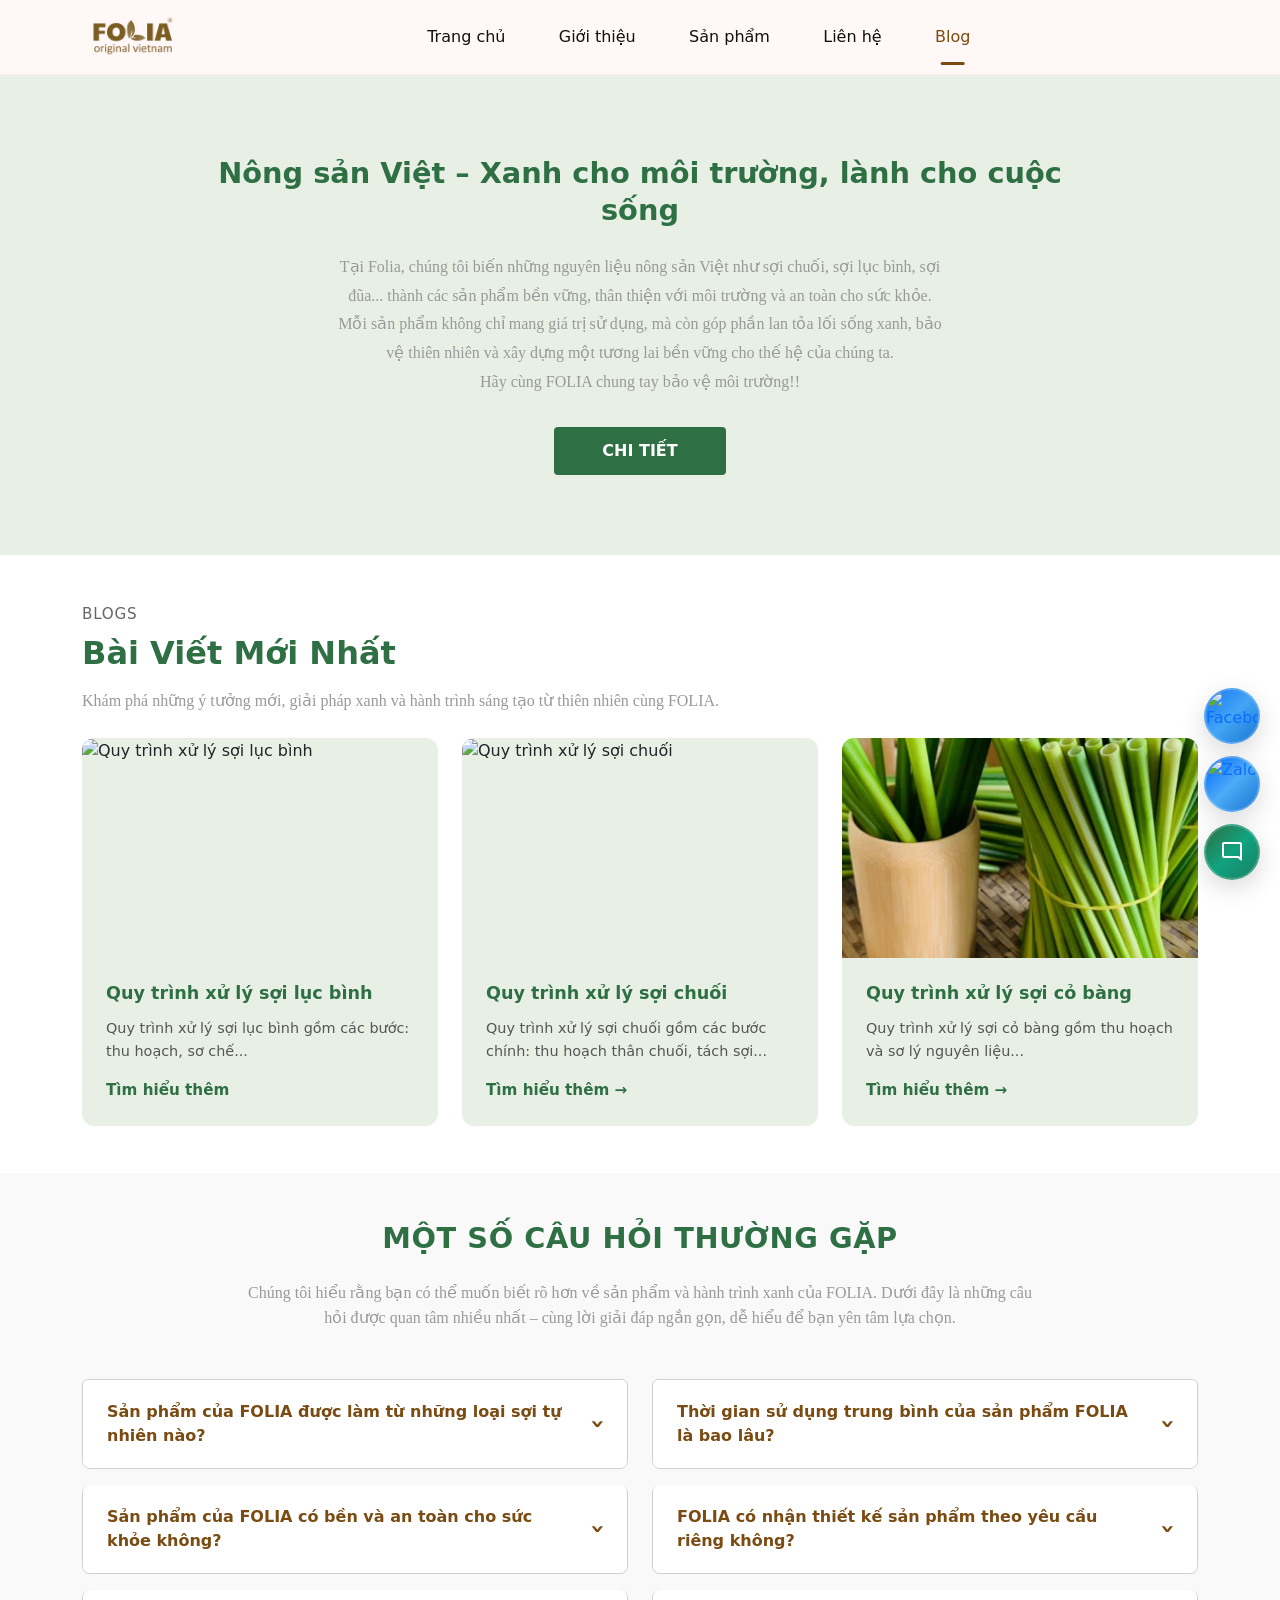
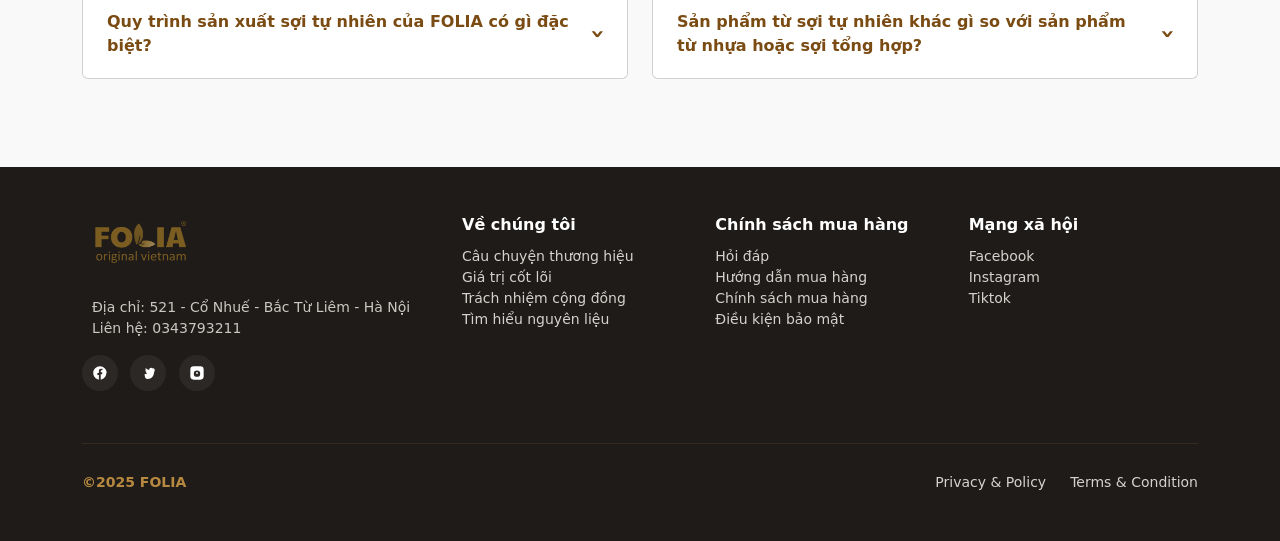
==== commit 3587575f: "update" ====
--- a/Blog.html
+++ b/Blog.html
@@ -51,13 +51,13 @@
     <div class="container">
       <div class="blog-intro__box">
         <h2 class="blog-intro__title">Nông sản Việt – Xanh cho môi trường, lành cho cuộc sống</h2>
-        <p class="blog-intro__text">
-          Tại Folia, chúng tôi biến những nguyên liệu nông sản Việt như sợi chuối, sợi lục bình, sợi
-          đũa... thành các sản phẩm bền vững, thân thiện với môi trường và an toàn cho sức khỏe.
-          Mỗi sản phẩm không chỉ mang giá trị sử dụng, mà còn góp phần lan tỏa lối sống xanh, bảo
-          vệ thiên nhiên và xây dựng một tương lai bền vững cho thế hệ của chúng ta.
-          Hãy cùng FOLIA chung tay bảo vệ môi trường!!
-        </p>
+        <div class="blog-intro__text">
+          <div class="text-line text-line-1">Tại Folia, chúng tôi biến những nguyên liệu nông sản Việt như sợi chuối, sợi lục bình, sợi</div>
+          <div class="text-line text-line-2">đũa... thành các sản phẩm bền vững, thân thiện với môi trường và an toàn cho sức khỏe.</div>
+          <div class="text-line text-line-3">Mỗi sản phẩm không chỉ mang giá trị sử dụng, mà còn góp phần lan tỏa lối sống xanh, bảo</div>
+          <div class="text-line text-line-4">vệ thiên nhiên và xây dựng một tương lai bền vững cho thế hệ của chúng ta.</div>
+          <div class="text-line text-line-5">Hãy cùng FOLIA chung tay bảo vệ môi trường!!</div>
+        </div>
         <a href="#" class="blog-intro__btn">CHI TIẾT</a>
       </div>
     </div>
--- a/assets/css/blog.css
+++ b/assets/css/blog.css
@@ -21,11 +21,26 @@
 }
 
 .blog-intro__text {
-  color: #555;
-  font-size: 0.95rem;
-  line-height: 1.8;
+  color: #999;
+  font-family: 'Crimson Text', 'Times New Roman', serif;
+  font-size: 1rem;
+  line-height: 1.6;
   margin-bottom: 2rem;
-  text-align: justify;
+  text-align: center;
+  font-weight: 400;
+  font-style: normal;
+}
+
+.text-line {
+  margin-bottom: 0.2rem;
+}
+
+.text-line-1,
+.text-line-2,
+.text-line-3,
+.text-line-4,
+.text-line-5 {
+  text-indent: 0;
 }
 
 .blog-intro__btn {
@@ -50,8 +65,9 @@
     font-size: 1.4rem;
   }
   .blog-intro__text {
-    font-size: 0.9rem;
+    font-size: 0.95rem;
     text-align: center;
+    line-height: 1.7;
   }
 }
 
@@ -80,10 +96,13 @@
 }
 
 .blog-posts__desc {
-  color: #666;
-  font-size: 0.95rem;
+  color: #999;
+  font-family: 'Crimson Text', 'Times New Roman', serif;
+  font-size: 1rem;
   line-height: 1.6;
   max-width: 700px;
+  font-weight: 400;
+  font-style: normal;
 }
 
 /* Blog Post Card */
@@ -184,10 +203,13 @@
 }
 
 .faq-section__desc {
-  color: #666;
-  font-size: 0.95rem;
-  line-height: 1.7;
+  color: #999;
+  font-family: 'Crimson Text', 'Times New Roman', serif;
+  font-size: 1rem;
+  line-height: 1.6;
   text-align: center;
+  font-weight: 400;
+  font-style: normal;
 }
 
 /* Custom Accordion Styles */
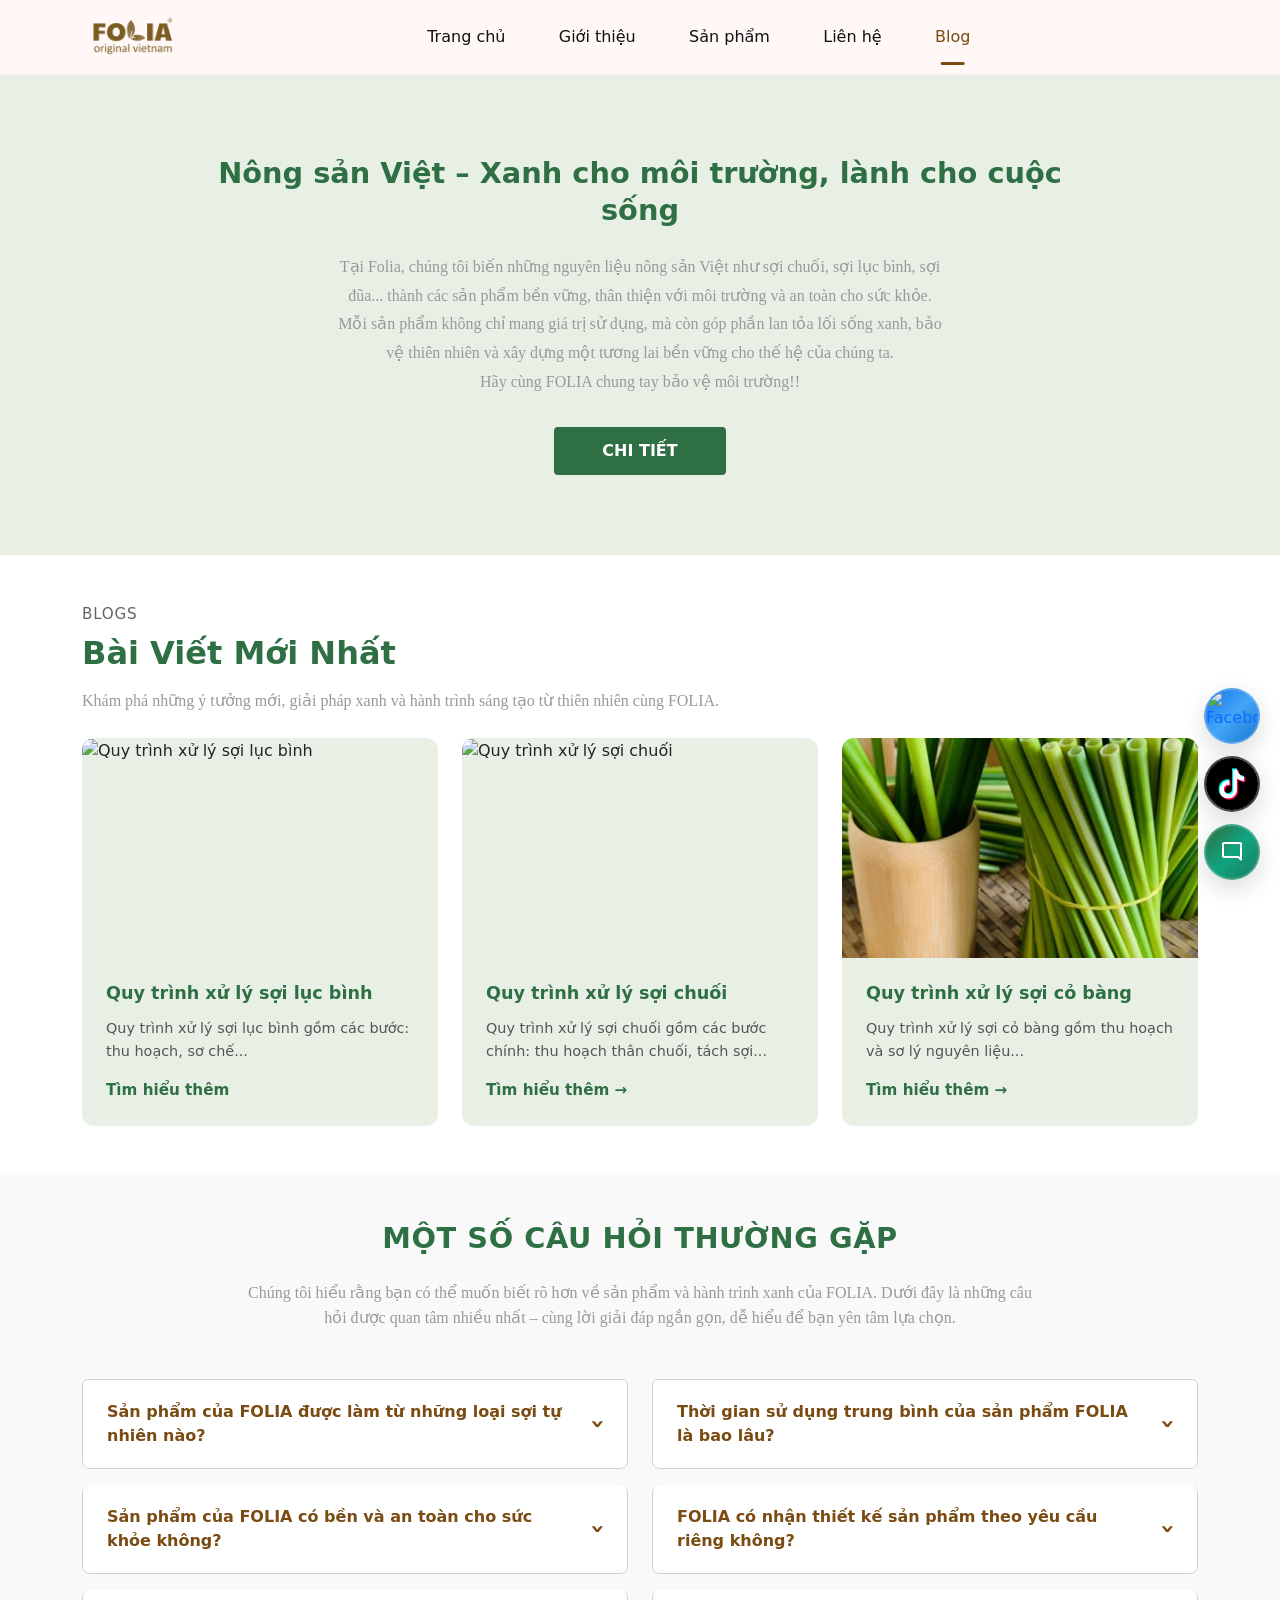
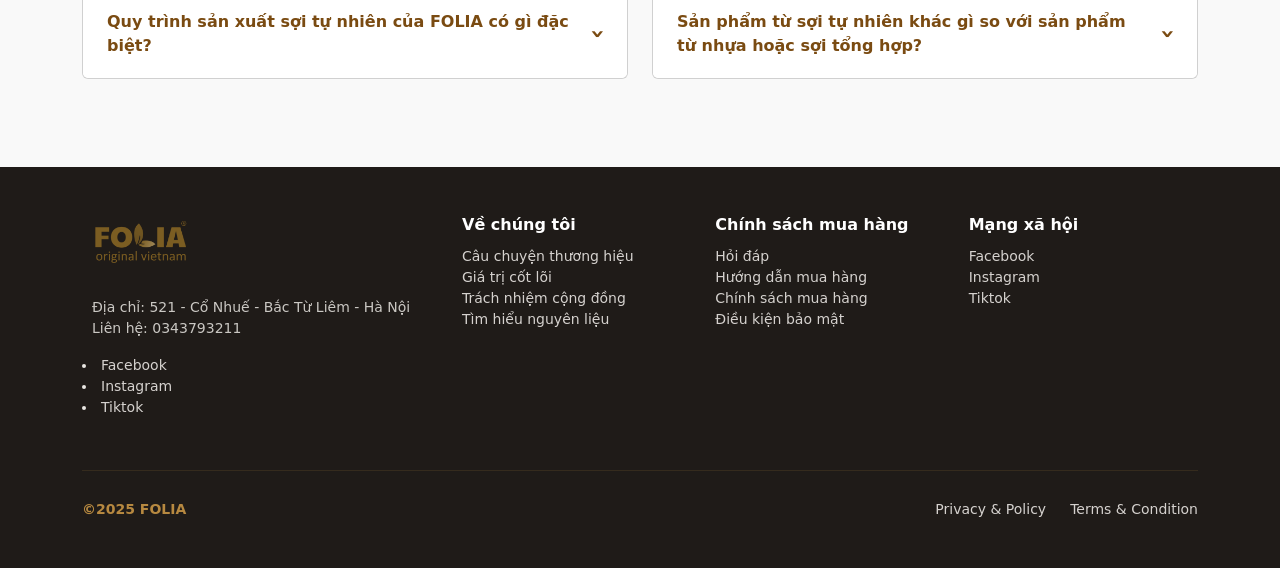
==== commit d761be7d: "update" ====
--- a/Blog.html
+++ b/Blog.html
@@ -35,7 +35,7 @@
         <!-- Menu -->
         <div class="collapse navbar-collapse" id="mainNav">
           <ul class="navbar-nav mx-auto">
-           <li class="nav-item"><a class="nav-link " href="Trangchu.html">Trang chủ</a></li>
+           <li class="nav-item"><a class="nav-link " href="/">Trang chủ</a></li>
             <li class="nav-item"><a class="nav-link " href="Gioithieu.html">Giới thiệu</a></li>
             <li class="nav-item"><a class="nav-link" href="Sanpham.html">Sản phẩm</a></li>
             <li class="nav-item"><a class="nav-link " href="Lienhe.html">Liên hệ</a></li>
@@ -234,9 +234,9 @@
           </a>
           <p class="footer-address">Địa chỉ: 521 - Cổ Nhuế - Bắc Từ Liêm - Hà Nội<br>Liên hệ: 0343793211</p>
           <div class="footer-social mt-3">
-            <a href="#" aria-label="Facebook" class="social"><svg width="16" height="16" viewBox="0 0 24 24" fill="none" aria-hidden><path d="M22 12.07C22 6.48 17.52 2 11.93 2S1.86 6.48 1.86 12.07c0 4.99 3.66 9.14 8.44 9.92v-7.02H8.04v-2.9h2.26V9.06c0-2.23 1.33-3.46 3.36-3.46.97 0 1.98.17 1.98.17v2.18h-1.12c-1.1 0-1.44.68-1.44 1.38v1.66h2.45l-.39 2.9h-2.06V22c4.78-.78 8.44-4.93 8.44-9.93z" fill="currentColor"/></svg></a>
-            <a href="#" aria-label="Twitter" class="social"><svg width="16" height="16" viewBox="0 0 24 24" fill="none" aria-hidden><path d="M22 5.92c-.63.28-1.3.47-2 .56.72-.43 1.27-1.12 1.53-1.94-.67.4-1.4.69-2.18.85C18.5 4.55 17.6 4 16.56 4c-1.45 0-2.62 1.17-2.62 2.62 0 .2.02.4.06.59-2.17-.11-4.1-1.15-5.39-2.73-.23.4-.36.86-.36 1.36 0 .94.48 1.77 1.21 2.26-.56-.02-1.09-.17-1.55-.43v.04c0 1.31.93 2.4 2.17 2.65-.23.06-.47.09-.72.09-.18 0-.36-.02-.53-.05.36 1.12 1.4 1.94 2.63 1.96-1.02.8-2.31 1.27-3.71 1.27-.24 0-.48-.01-.71-.04C6.9 20.1 9.12 21 11.56 21c6.03 0 9.33-5 9.33-9.33v-.42c.64-.46 1.2-1.03 1.64-1.68-.59.26-1.22.44-1.88.52.68-.41 1.2-1.06 1.45-1.83z" fill="currentColor"/></svg></a>
-            <a href="#" aria-label="Instagram" class="social"><svg width="16" height="16" viewBox="0 0 24 24" fill="none" aria-hidden><path d="M7 2h10a5 5 0 0 1 5 5v10a5 5 0 0 1-5 5H7a5 5 0 0 1-5-5V7a5 5 0 0 1 5-5zm5 6.2A4.8 4.8 0 1 0 16.8 13 4.8 4.8 0 0 0 12 8.2zm6.4-2.6a1.12 1.12 0 1 1-1.12-1.12A1.12 1.12 0 0 1 18.4 5.6zM12 10.6A1.4 1.4 0 1 1 10.6 12 1.4 1.4 0 0 1 12 10.6z" fill="currentColor"/></svg></a>
+            <li><a href="https://www.facebook.com/profile.php?id=61581529592043">Facebook</a></li>
+                <li><a href="https://www.instagram.com/foliavietnam/">Instagram</a></li>
+                <li><a href="https://www.tiktok.com/@foliaoriginalvietnam" target="_blank">Tiktok</a></li>
           </div>
         </div>
 
@@ -265,7 +265,7 @@
               <ul class="list-unstyled">
                 <li><a href="#">Facebook</a></li>
                 <li><a href="#">Instagram</a></li>
-                <li><a href="#">Tiktok</a></li>
+                <li><a href="https://www.tiktok.com/@foliaoriginalvietnam" target="_blank">Tiktok</a></li>
               </ul>
             </div>
           </div>
--- a/assets/css/chat.css
+++ b/assets/css/chat.css
@@ -70,13 +70,51 @@
   opacity: 1;
 }
 
-/* Zalo Button */
-.contact-btn.zalo {
-  background: linear-gradient(135deg, #0068ff 0%, #4dabf7 50%, #1976d2 100%);
-  position: relative;
-}
-
-.contact-btn.zalo::before {
+/* TikTok Button */
+.contact-btn.tiktok {
+  background: linear-gradient(135deg, #000000 0%, #333333 50%, #000000 100%);
+  position: relative;
+}
+
+.contact-btn.tiktok .tiktok-logo {
+  position: relative;
+  width: 24px;
+  height: 24px;
+  display: flex;
+  align-items: center;
+  justify-content: center;
+}
+
+.contact-btn.tiktok .tiktok-svg {
+  width: 24px;
+  height: 24px;
+  position: absolute;
+  top: 50%;
+  left: 50%;
+  transform: translate(-50%, -50%);
+}
+
+/* Lớp màu đỏ - lệch sang phải và lên trên */
+.contact-btn.tiktok .tiktok-red {
+  transform: translate(calc(-50% + 0.8px), calc(-50% - 0.8px));
+  mix-blend-mode: screen;
+  opacity: 0.9;
+}
+
+/* Lớp màu trắng - ở giữa */
+.contact-btn.tiktok .tiktok-white {
+  transform: translate(-50%, -50%);
+  z-index: 1;
+}
+
+/* Lớp màu xanh ngọc - lệch sang trái và xuống dưới */
+.contact-btn.tiktok .tiktok-cyan {
+  transform: translate(calc(-50% - 0.8px), calc(-50% + 0.8px));
+  mix-blend-mode: screen;
+  opacity: 0.9;
+}
+
+.contact-btn.tiktok::before {
   content: '';
   position: absolute;
   top: 0;
@@ -89,7 +127,11 @@
   transition: opacity 0.3s ease;
 }
 
-.contact-btn.zalo:hover::before {
+.contact-btn.tiktok:hover {
+  background: linear-gradient(135deg, #333333 0%, #000000 50%, #333333 100%);
+}
+
+.contact-btn.tiktok:hover::before {
   opacity: 1;
 }
 
@@ -571,7 +613,7 @@
   animation: float 4s ease-in-out infinite;
 }
 
-.contact-btn.zalo {
+.contact-btn.tiktok {
   animation-delay: 0.8s;
 }
 
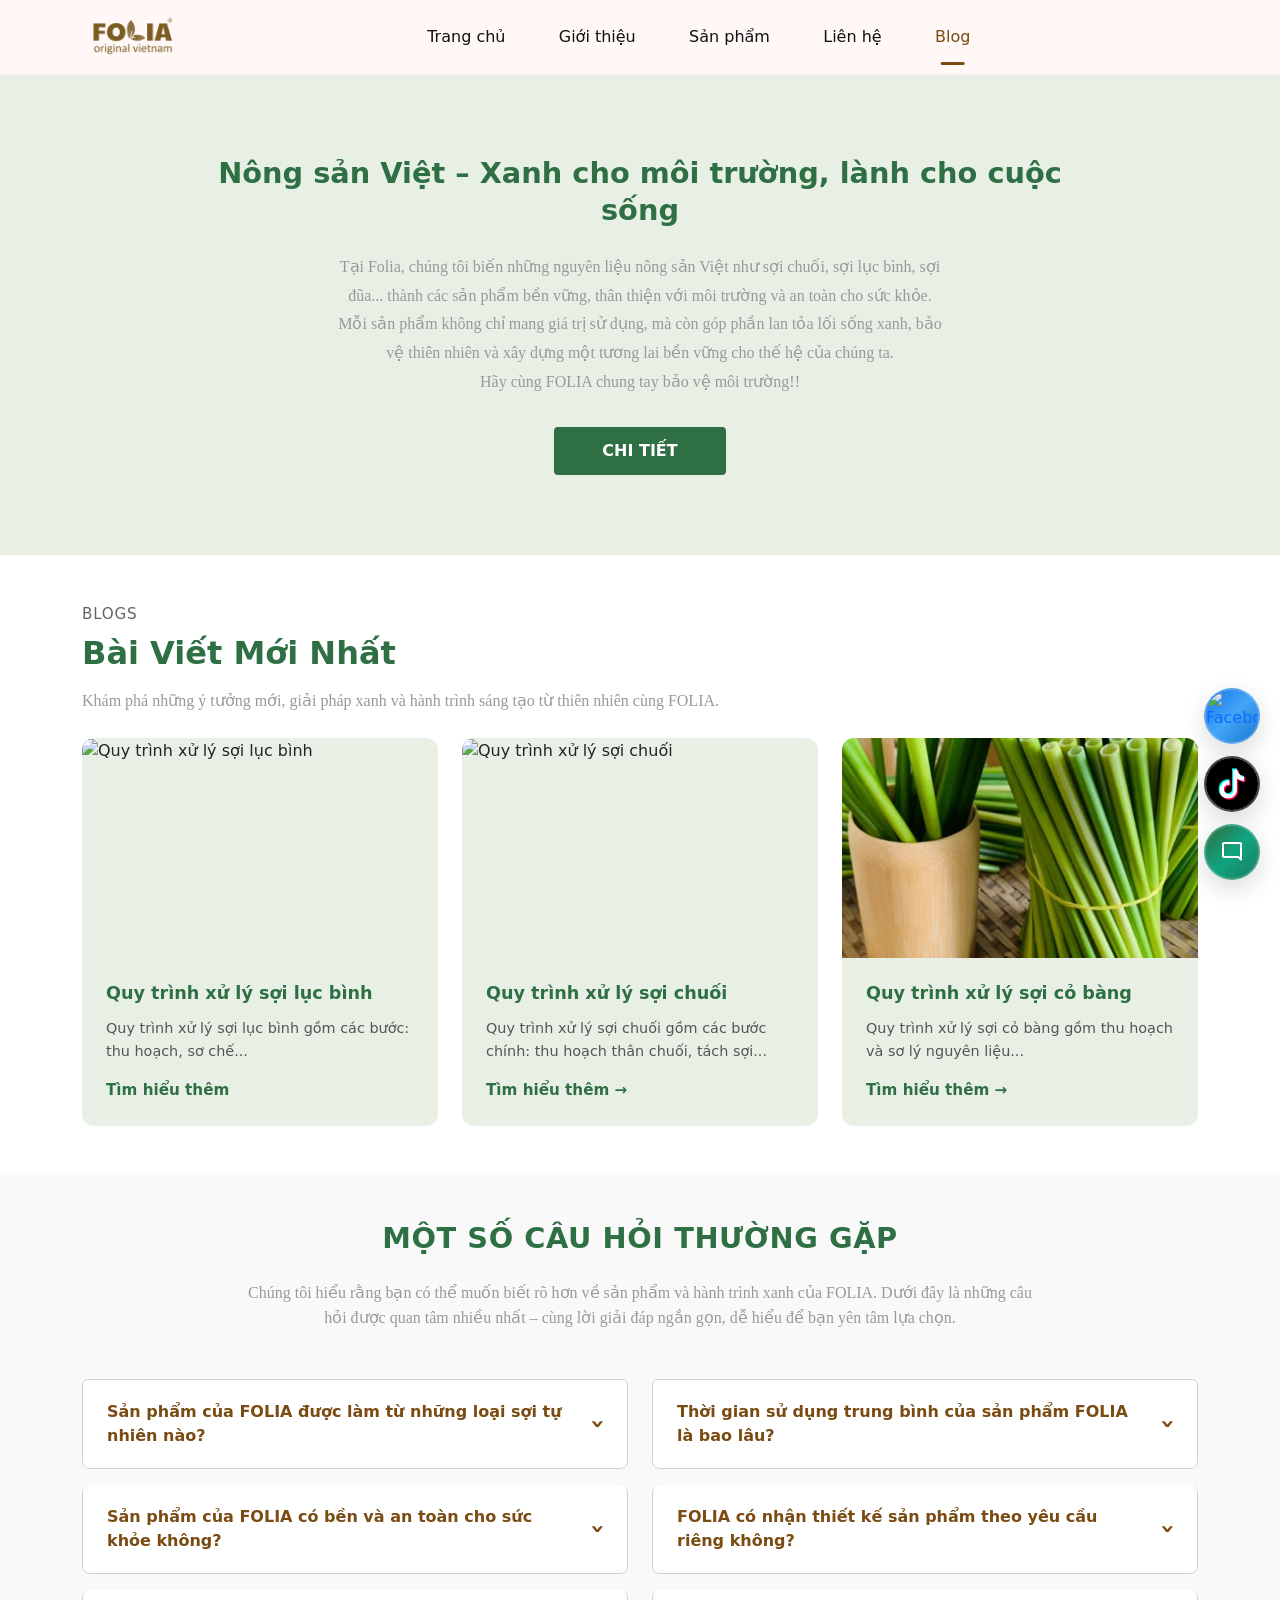
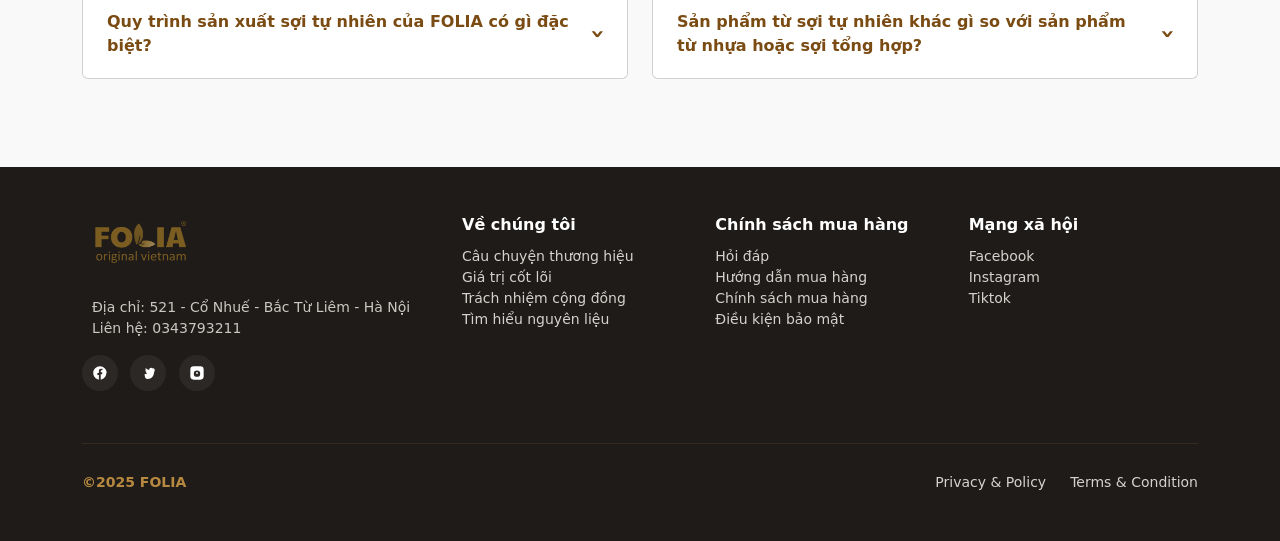
==== commit b03c1ded: "update" ====
--- a/Blog.html
+++ b/Blog.html
@@ -234,9 +234,9 @@
           </a>
           <p class="footer-address">Địa chỉ: 521 - Cổ Nhuế - Bắc Từ Liêm - Hà Nội<br>Liên hệ: 0343793211</p>
           <div class="footer-social mt-3">
-            <li><a href="https://www.facebook.com/profile.php?id=61581529592043">Facebook</a></li>
-                <li><a href="https://www.instagram.com/foliavietnam/">Instagram</a></li>
-                <li><a href="https://www.tiktok.com/@foliaoriginalvietnam" target="_blank">Tiktok</a></li>
+            <a href="https://www.facebook.com/profile.php?id=61581529592043" aria-label="Facebook" class="social"><svg width="16" height="16" viewBox="0 0 24 24" fill="none" aria-hidden><path d="M22 12.07C22 6.48 17.52 2 11.93 2S1.86 6.48 1.86 12.07c0 4.99 3.66 9.14 8.44 9.92v-7.02H8.04v-2.9h2.26V9.06c0-2.23 1.33-3.46 3.36-3.46.97 0 1.98.17 1.98.17v2.18h-1.12c-1.1 0-1.44.68-1.44 1.38v1.66h2.45l-.39 2.9h-2.06V22c4.78-.78 8.44-4.93 8.44-9.93z" fill="currentColor"/></svg></a>
+            <a href="#" aria-label="Twitter" class="social"><svg width="16" height="16" viewBox="0 0 24 24" fill="none" aria-hidden><path d="M22 5.92c-.63.28-1.3.47-2 .56.72-.43 1.27-1.12 1.53-1.94-.67.4-1.4.69-2.18.85C18.5 4.55 17.6 4 16.56 4c-1.45 0-2.62 1.17-2.62 2.62 0 .2.02.4.06.59-2.17-.11-4.1-1.15-5.39-2.73-.23.4-.36.86-.36 1.36 0 .94.48 1.77 1.21 2.26-.56-.02-1.09-.17-1.55-.43v.04c0 1.31.93 2.4 2.17 2.65-.23.06-.47.09-.72.09-.18 0-.36-.02-.53-.05.36 1.12 1.4 1.94 2.63 1.96-1.02.8-2.31 1.27-3.71 1.27-.24 0-.48-.01-.71-.04C6.9 20.1 9.12 21 11.56 21c6.03 0 9.33-5 9.33-9.33v-.42c.64-.46 1.2-1.03 1.64-1.68-.59.26-1.22.44-1.88.52.68-.41 1.2-1.06 1.45-1.83z" fill="currentColor"/></svg></a>
+            <a href="#" aria-label="Instagram" class="social"><svg width="16" height="16" viewBox="0 0 24 24" fill="none" aria-hidden><path d="M7 2h10a5 5 0 0 1 5 5v10a5 5 0 0 1-5 5H7a5 5 0 0 1-5-5V7a5 5 0 0 1 5-5zm5 6.2A4.8 4.8 0 1 0 16.8 13 4.8 4.8 0 0 0 12 8.2zm6.4-2.6a1.12 1.12 0 1 1-1.12-1.12A1.12 1.12 0 0 1 18.4 5.6zM12 10.6A1.4 1.4 0 1 1 10.6 12 1.4 1.4 0 0 1 12 10.6z" fill="currentColor"/></svg></a>
           </div>
         </div>
 
@@ -263,8 +263,8 @@
             <div class="col-12 col-md-4 mb-4">
               <h6 class="footer-title">Mạng xã hội</h6>
               <ul class="list-unstyled">
-                <li><a href="#">Facebook</a></li>
-                <li><a href="#">Instagram</a></li>
+                <li><a href="https://www.facebook.com/profile.php?id=61581529592043">Facebook</a></li>
+                <li><a href="https://www.instagram.com/foliavietnam/">Instagram</a></li>
                 <li><a href="https://www.tiktok.com/@foliaoriginalvietnam" target="_blank">Tiktok</a></li>
               </ul>
             </div>
